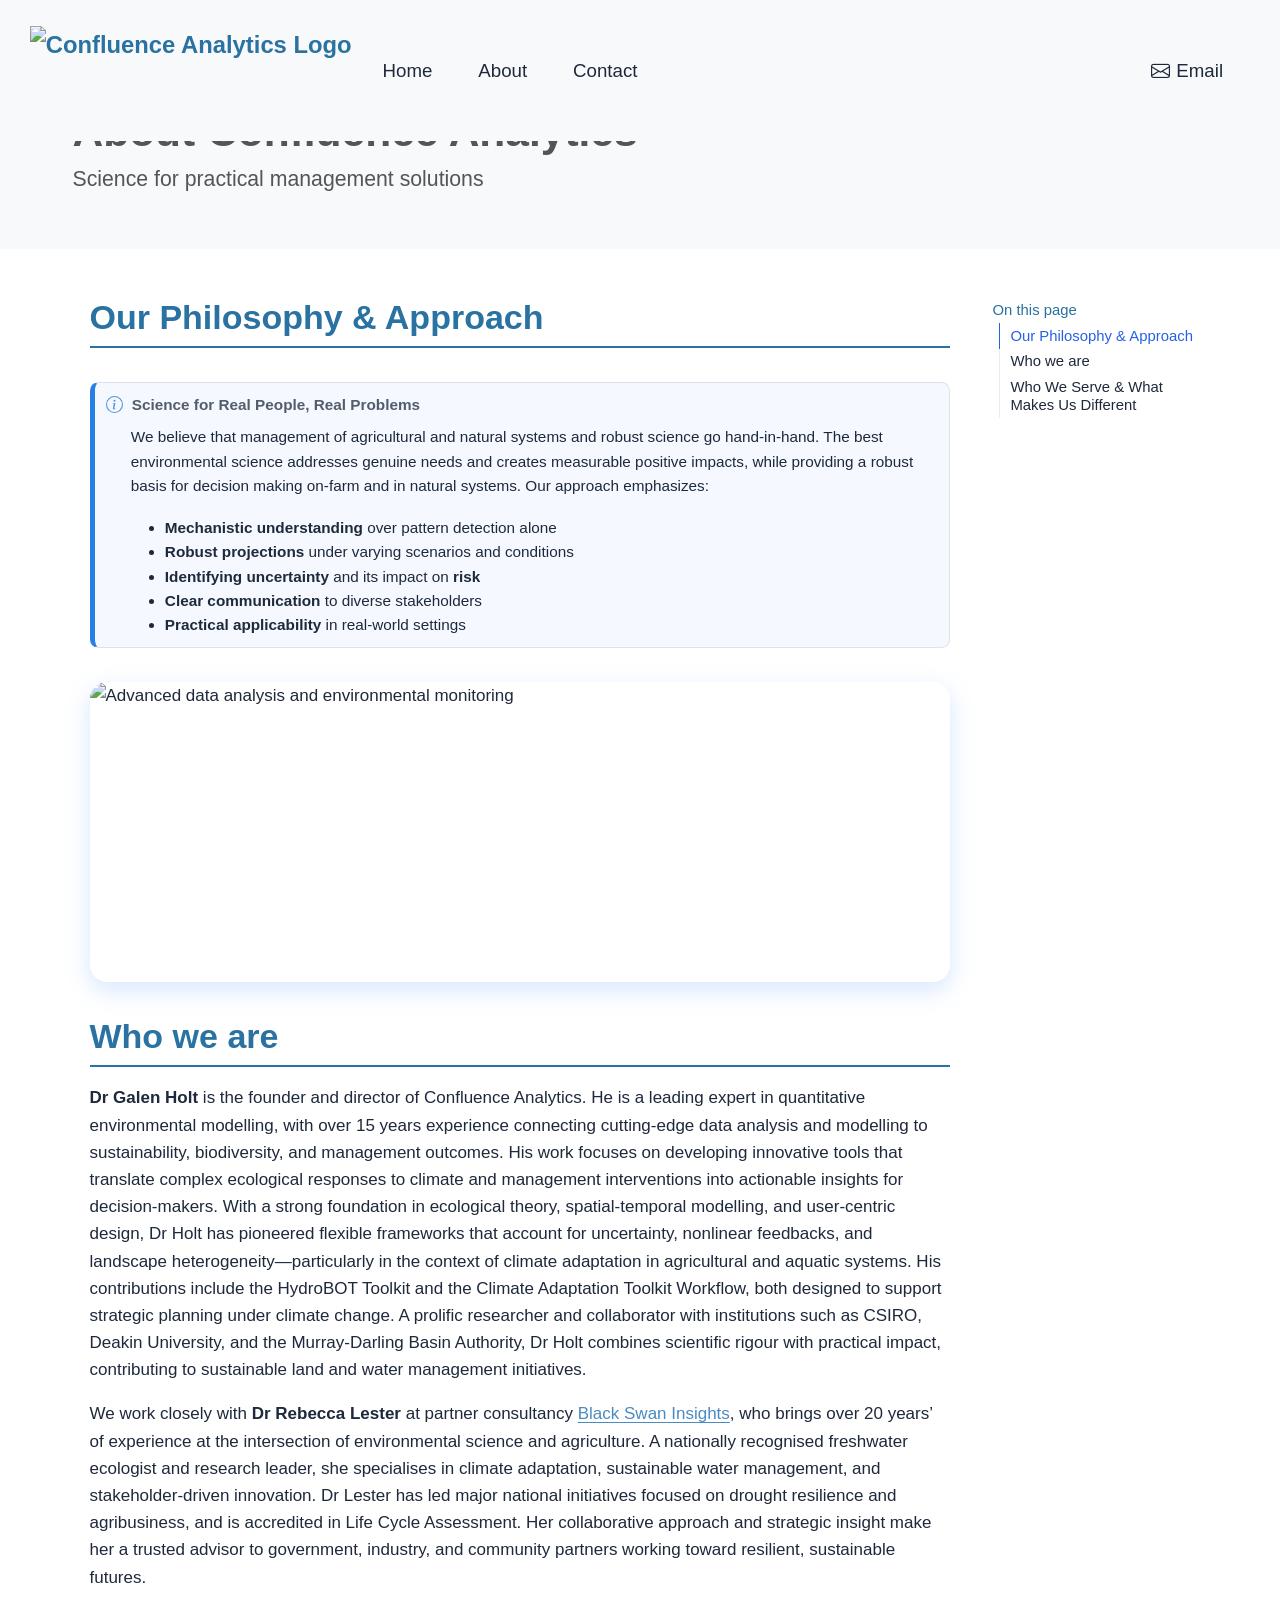
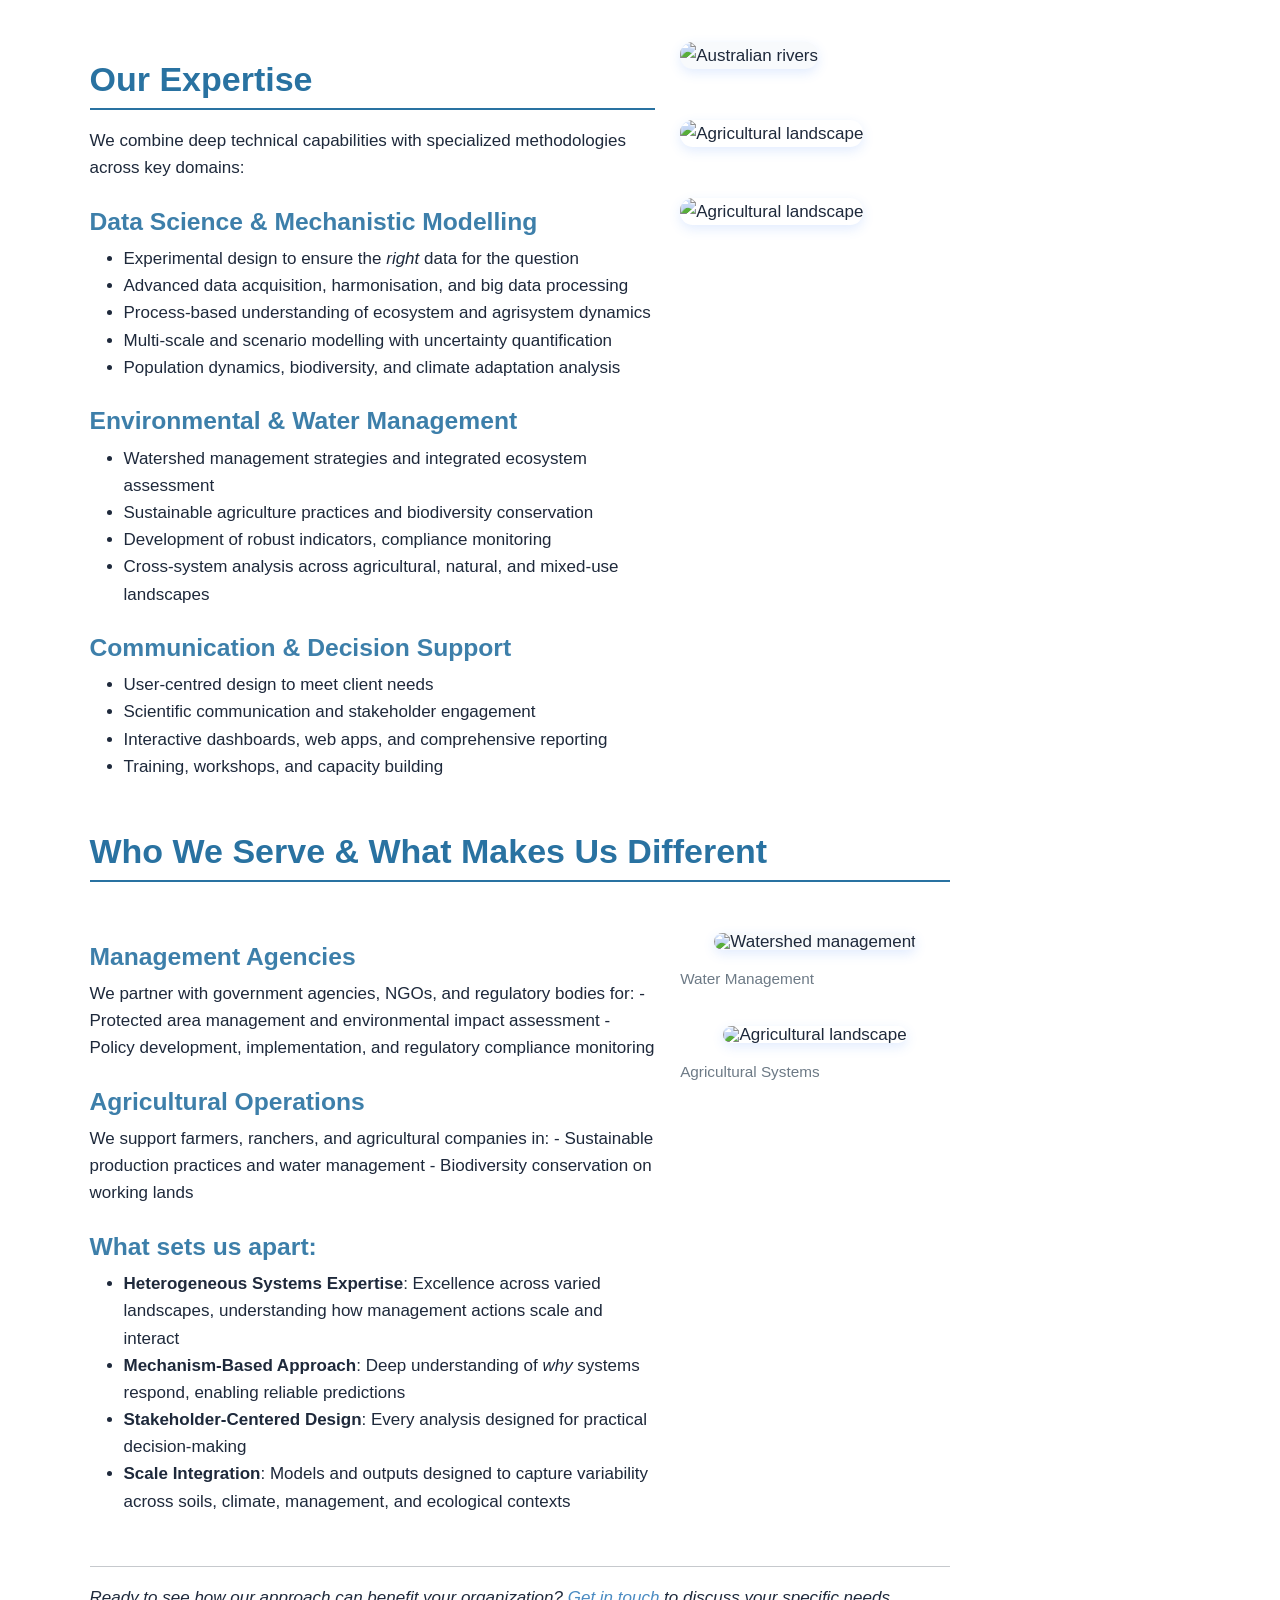
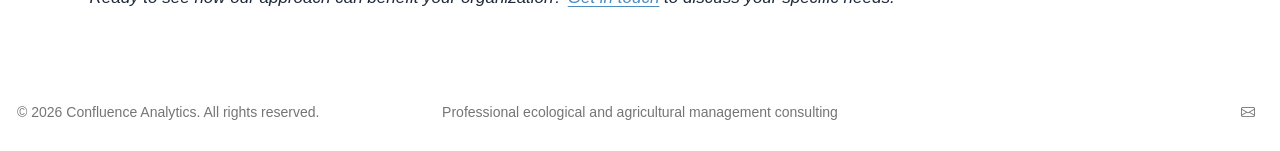
==== about.html @ f4fb7918 "Built site for gh-pages" ====
<!DOCTYPE html>
<html xmlns="http://www.w3.org/1999/xhtml" lang="en" xml:lang="en"><head>

<meta charset="utf-8">
<meta name="generator" content="quarto-1.8.27">

<meta name="viewport" content="width=device-width, initial-scale=1.0, user-scalable=yes">


<title>About Confluence Analytics – Confluence Analytics</title>
<style>
code{white-space: pre-wrap;}
span.smallcaps{font-variant: small-caps;}
div.columns{display: flex; gap: min(4vw, 1.5em);}
div.column{flex: auto; overflow-x: auto;}
div.hanging-indent{margin-left: 1.5em; text-indent: -1.5em;}
ul.task-list{list-style: none;}
ul.task-list li input[type="checkbox"] {
  width: 0.8em;
  margin: 0 0.8em 0.2em -1em; /* quarto-specific, see https://github.com/quarto-dev/quarto-cli/issues/4556 */ 
  vertical-align: middle;
}
</style>


<script src="site_libs/quarto-nav/quarto-nav.js"></script>
<script src="site_libs/quarto-nav/headroom.min.js"></script>
<script src="site_libs/clipboard/clipboard.min.js"></script>
<script src="site_libs/quarto-search/autocomplete.umd.js"></script>
<script src="site_libs/quarto-search/fuse.min.js"></script>
<script src="site_libs/quarto-search/quarto-search.js"></script>
<meta name="quarto:offset" content="./">
<link href="./logo-01.png" rel="icon" type="image/png">
<script src="site_libs/quarto-html/quarto.js" type="module"></script>
<script src="site_libs/quarto-html/tabsets/tabsets.js" type="module"></script>
<script src="site_libs/quarto-html/axe/axe-check.js" type="module"></script>
<script src="site_libs/quarto-html/popper.min.js"></script>
<script src="site_libs/quarto-html/tippy.umd.min.js"></script>
<script src="site_libs/quarto-html/anchor.min.js"></script>
<link href="site_libs/quarto-html/tippy.css" rel="stylesheet">
<link href="site_libs/quarto-html/quarto-syntax-highlighting-ed96de9b727972fe78a7b5d16c58bf87.css" rel="stylesheet" id="quarto-text-highlighting-styles">
<script src="site_libs/bootstrap/bootstrap.min.js"></script>
<link href="site_libs/bootstrap/bootstrap-icons.css" rel="stylesheet">
<link href="site_libs/bootstrap/bootstrap-2e3543371e4f7220b1cf65411cce5df8.min.css" rel="stylesheet" append-hash="true" id="quarto-bootstrap" data-mode="light">
<script id="quarto-search-options" type="application/json">{
  "location": "navbar",
  "copy-button": false,
  "collapse-after": 3,
  "panel-placement": "end",
  "type": "overlay",
  "limit": 50,
  "keyboard-shortcut": [
    "f",
    "/",
    "s"
  ],
  "show-item-context": false,
  "language": {
    "search-no-results-text": "No results",
    "search-matching-documents-text": "matching documents",
    "search-copy-link-title": "Copy link to search",
    "search-hide-matches-text": "Hide additional matches",
    "search-more-match-text": "more match in this document",
    "search-more-matches-text": "more matches in this document",
    "search-clear-button-title": "Clear",
    "search-text-placeholder": "",
    "search-detached-cancel-button-title": "Cancel",
    "search-submit-button-title": "Submit",
    "search-label": "Search"
  }
}</script>
<style>html{ scroll-behavior: smooth; }</style>


<link rel="stylesheet" href="styles.css">
</head>

<body class="nav-fixed quarto-light">

<div id="quarto-search-results"></div>
  <header id="quarto-header" class="headroom fixed-top quarto-banner">
    <nav class="navbar navbar-expand-lg " data-bs-theme="dark">
      <div class="navbar-container container-fluid">
      <div class="navbar-brand-container mx-auto">
    <a href="./index.html" class="navbar-brand navbar-brand-logo">
    <img src="./logo_words-01.png" alt="Confluence Analytics Logo" class="navbar-logo light-content">
    <img src="./logo_words-01.png" alt="Confluence Analytics Logo" class="navbar-logo dark-content">
    </a>
  </div>
            <div id="quarto-search" class="" title="Search"></div>
          <button class="navbar-toggler" type="button" data-bs-toggle="collapse" data-bs-target="#navbarCollapse" aria-controls="navbarCollapse" role="menu" aria-expanded="false" aria-label="Toggle navigation" onclick="if (window.quartoToggleHeadroom) { window.quartoToggleHeadroom(); }">
  <span class="navbar-toggler-icon"></span>
</button>
          <div class="collapse navbar-collapse" id="navbarCollapse">
            <ul class="navbar-nav navbar-nav-scroll me-auto">
  <li class="nav-item">
    <a class="nav-link" href="./index.html"> 
<span class="menu-text">Home</span></a>
  </li>  
  <li class="nav-item">
    <a class="nav-link active" href="./about.html" aria-current="page"> 
<span class="menu-text">About</span></a>
  </li>  
  <li class="nav-item">
    <a class="nav-link" href="./contact.html"> 
<span class="menu-text">Contact</span></a>
  </li>  
</ul>
            <ul class="navbar-nav navbar-nav-scroll ms-auto">
  <li class="nav-item">
    <a class="nav-link" href="mailto:info@confluenceanalytics.com.au"> <i class="bi bi-envelope" role="img">
</i> 
<span class="menu-text">Email</span></a>
  </li>  
</ul>
          </div> <!-- /navcollapse -->
            <div class="quarto-navbar-tools">
</div>
      </div> <!-- /container-fluid -->
    </nav>
</header>
<!-- content -->
<header id="title-block-header" class="quarto-title-block default page-columns page-full">
  <div class="quarto-title-banner page-columns page-full">
    <div class="quarto-title column-page-left">
      <h1 class="title">About Confluence Analytics</h1>
            <p class="subtitle lead">Science for practical management solutions</p>
                      </div>
  </div>
    
  
  <div class="quarto-title-meta column-page-left">

      
    
      
    </div>
    
  
  </header><div id="quarto-content" class="quarto-container page-columns page-rows-contents page-layout-full page-navbar">
<!-- sidebar -->
<!-- margin-sidebar -->
    <div id="quarto-margin-sidebar" class="sidebar margin-sidebar">
        <nav id="TOC" role="doc-toc" class="toc-active">
    <h2 id="toc-title">On this page</h2>
   
  <ul>
  <li><a href="#our-philosophy-approach" id="toc-our-philosophy-approach" class="nav-link active" data-scroll-target="#our-philosophy-approach">Our Philosophy &amp; Approach</a></li>
  <li><a href="#who-we-are" id="toc-who-we-are" class="nav-link" data-scroll-target="#who-we-are">Who we are</a></li>
  <li><a href="#who-we-serve-what-makes-us-different" id="toc-who-we-serve-what-makes-us-different" class="nav-link" data-scroll-target="#who-we-serve-what-makes-us-different">Who We Serve &amp; What Makes Us Different</a></li>
  </ul>
</nav>
    </div>
<!-- main -->
<main class="content quarto-banner-title-block column-page-left" id="quarto-document-content">





<section id="our-philosophy-approach" class="level2">
<h2 class="anchored" data-anchor-id="our-philosophy-approach">Our Philosophy &amp; Approach</h2>
<div class="callout callout-style-simple callout-note callout-titled">
<div class="callout-header d-flex align-content-center">
<div class="callout-icon-container">
<i class="callout-icon"></i>
</div>
<div class="callout-title-container flex-fill">
<span class="screen-reader-only">Note</span>Science for Real People, Real Problems
</div>
</div>
<div class="callout-body-container callout-body">
<p>We believe that management of agricultural and natural systems and robust science go hand-in-hand. The best environmental science addresses genuine needs and creates measurable positive impacts, while providing a robust basis for decision making on-farm and in natural systems. Our approach emphasizes:</p>
<ul>
<li><strong>Mechanistic understanding</strong> over pattern detection alone</li>
<li><strong>Robust projections</strong> under varying scenarios and conditions</li>
<li><strong>Identifying uncertainty</strong> and its impact on <strong>risk</strong></li>
<li><strong>Clear communication</strong> to diverse stakeholders</li>
<li><strong>Practical applicability</strong> in real-world settings</li>
</ul>
</div>
</div>
<p><img src="images/drone.jpg" class="hero-image img-fluid" alt="Advanced data analysis and environmental monitoring"></p>
</section>
<section id="who-we-are" class="level2">
<h2 class="anchored" data-anchor-id="who-we-are">Who we are</h2>
<p><strong>Dr Galen Holt</strong> is the founder and director of Confluence Analytics. He is a leading expert in quantitative environmental modelling, with over 15 years experience connecting cutting-edge data analysis and modelling to sustainability, biodiversity, and management outcomes. His work focuses on developing innovative tools that translate complex ecological responses to climate and management interventions into actionable insights for decision-makers. With a strong foundation in ecological theory, spatial-temporal modelling, and user-centric design, Dr Holt has pioneered flexible frameworks that account for uncertainty, nonlinear feedbacks, and landscape heterogeneity—particularly in the context of climate adaptation in agricultural and aquatic systems. His contributions include the HydroBOT Toolkit and the Climate Adaptation Toolkit Workflow, both designed to support strategic planning under climate change. A prolific researcher and collaborator with institutions such as CSIRO, Deakin University, and the Murray-Darling Basin Authority, Dr Holt combines scientific rigour with practical impact, contributing to sustainable land and water management initiatives.</p>
<p>We work closely with <strong>Dr Rebecca Lester</strong> at partner consultancy <a href="https://www.blackswaninsights.com.au/">Black Swan Insights</a>, who brings over 20 years’ of experience at the intersection of environmental science and agriculture. A nationally recognised freshwater ecologist and research leader, she specialises in climate adaptation, sustainable water management, and stakeholder-driven innovation. Dr Lester has led major national initiatives focused on drought resilience and agribusiness, and is accredited in Life Cycle Assessment. Her collaborative approach and strategic insight make her a trusted advisor to government, industry, and community partners working toward resilient, sustainable futures.</p>
</section>
<div class="grid">
<section id="our-expertise" class="level2 g-col-md-8">
<h2 class="anchored" data-anchor-id="our-expertise">Our Expertise</h2>
<p>We combine deep technical capabilities with specialized methodologies across key domains:</p>
<section id="data-science-mechanistic-modelling" class="level3">
<h3 class="anchored" data-anchor-id="data-science-mechanistic-modelling"><strong>Data Science &amp; Mechanistic Modelling</strong></h3>
<ul>
<li>Experimental design to ensure the <em>right</em> data for the question</li>
<li>Advanced data acquisition, harmonisation, and big data processing</li>
<li>Process-based understanding of ecosystem and agrisystem dynamics</li>
<li>Multi-scale and scenario modelling with uncertainty quantification</li>
<li>Population dynamics, biodiversity, and climate adaptation analysis</li>
</ul>
</section>
<section id="environmental-water-management" class="level3">
<h3 class="anchored" data-anchor-id="environmental-water-management"><strong>Environmental &amp; Water Management</strong></h3>
<ul>
<li>Watershed management strategies and integrated ecosystem assessment</li>
<li>Sustainable agriculture practices and biodiversity conservation</li>
<li>Development of robust indicators, compliance monitoring</li>
<li>Cross-system analysis across agricultural, natural, and mixed-use landscapes</li>
</ul>
</section>
<section id="communication-decision-support" class="level3">
<h3 class="anchored" data-anchor-id="communication-decision-support"><strong>Communication &amp; Decision Support</strong></h3>
<ul>
<li>User-centred design to meet client needs</li>
<li>Scientific communication and stakeholder engagement</li>
<li>Interactive dashboards, web apps, and comprehensive reporting</li>
<li>Training, workshops, and capacity building</li>
</ul>
</section>
</section>
<div class="g-col-md-4">
<p><img src="images/australia_rivers.png" class="section-image img-fluid" alt="Australian rivers"></p>
<p><img src="images/ag-coast.jpg" class="section-image img-fluid" alt="Agricultural landscape"></p>
<p><img src="images/steavenson.jpg" class="section-image img-fluid" alt="Agricultural landscape"></p>
</div>
</div>
<section id="who-we-serve-what-makes-us-different" class="level2">
<h2 class="anchored" data-anchor-id="who-we-serve-what-makes-us-different">Who We Serve &amp; What Makes Us Different</h2>
<div class="grid">
<div class="g-col-md-8">
<section id="management-agencies" class="level3">
<h3 class="anchored" data-anchor-id="management-agencies"><strong>Management Agencies</strong></h3>
<p>We partner with government agencies, NGOs, and regulatory bodies for: - Protected area management and environmental impact assessment - Policy development, implementation, and regulatory compliance monitoring</p>
</section>
<section id="agricultural-operations" class="level3">
<h3 class="anchored" data-anchor-id="agricultural-operations"><strong>Agricultural Operations</strong></h3>
<p>We support farmers, ranchers, and agricultural companies in: - Sustainable production practices and water management - Biodiversity conservation on working lands</p>
</section>
<section id="what-sets-us-apart" class="level3">
<h3 class="anchored" data-anchor-id="what-sets-us-apart"><strong>What sets us apart:</strong></h3>
<ul>
<li><strong>Heterogeneous Systems Expertise</strong>: Excellence across varied landscapes, understanding how management actions scale and interact</li>
<li><strong>Mechanism-Based Approach</strong>: Deep understanding of <em>why</em> systems respond, enabling reliable predictions</li>
<li><strong>Stakeholder-Centered Design</strong>: Every analysis designed for practical decision-making</li>
<li><strong>Scale Integration</strong>: Models and outputs designed to capture variability across soils, climate, management, and ecological contexts</li>
</ul>
</section>
</div>
<div class="g-col-md-4">
<div class="quarto-figure quarto-figure-center">
<figure class="figure">
<p><img src="images/mdb_mgmt.png" class="section-image img-fluid figure-img" alt="Watershed management"></p>
<figcaption>Water Management</figcaption>
</figure>
</div>
<div class="quarto-figure quarto-figure-center">
<figure class="figure">
<p><img src="images/ag-landscape.jpg" class="section-image img-fluid figure-img" alt="Agricultural landscape"></p>
<figcaption>Agricultural Systems</figcaption>
</figure>
</div>
</div>
</div>
<hr>
<p><em>Ready to see how our approach can benefit your organization? <a href="./contact.html">Get in touch</a> to discuss your specific needs.</em></p>


</section>

</main> <!-- /main -->
<script id="quarto-html-after-body" type="application/javascript">
  window.document.addEventListener("DOMContentLoaded", function (event) {
    const icon = "";
    const anchorJS = new window.AnchorJS();
    anchorJS.options = {
      placement: 'right',
      icon: icon
    };
    anchorJS.add('.anchored');
    const isCodeAnnotation = (el) => {
      for (const clz of el.classList) {
        if (clz.startsWith('code-annotation-')) {                     
          return true;
        }
      }
      return false;
    }
    const onCopySuccess = function(e) {
      // button target
      const button = e.trigger;
      // don't keep focus
      button.blur();
      // flash "checked"
      button.classList.add('code-copy-button-checked');
      var currentTitle = button.getAttribute("title");
      button.setAttribute("title", "Copied!");
      let tooltip;
      if (window.bootstrap) {
        button.setAttribute("data-bs-toggle", "tooltip");
        button.setAttribute("data-bs-placement", "left");
        button.setAttribute("data-bs-title", "Copied!");
        tooltip = new bootstrap.Tooltip(button, 
          { trigger: "manual", 
            customClass: "code-copy-button-tooltip",
            offset: [0, -8]});
        tooltip.show();    
      }
      setTimeout(function() {
        if (tooltip) {
          tooltip.hide();
          button.removeAttribute("data-bs-title");
          button.removeAttribute("data-bs-toggle");
          button.removeAttribute("data-bs-placement");
        }
        button.setAttribute("title", currentTitle);
        button.classList.remove('code-copy-button-checked');
      }, 1000);
      // clear code selection
      e.clearSelection();
    }
    const getTextToCopy = function(trigger) {
      const outerScaffold = trigger.parentElement.cloneNode(true);
      const codeEl = outerScaffold.querySelector('code');
      for (const childEl of codeEl.children) {
        if (isCodeAnnotation(childEl)) {
          childEl.remove();
        }
      }
      return codeEl.innerText;
    }
    const clipboard = new window.ClipboardJS('.code-copy-button:not([data-in-quarto-modal])', {
      text: getTextToCopy
    });
    clipboard.on('success', onCopySuccess);
    if (window.document.getElementById('quarto-embedded-source-code-modal')) {
      const clipboardModal = new window.ClipboardJS('.code-copy-button[data-in-quarto-modal]', {
        text: getTextToCopy,
        container: window.document.getElementById('quarto-embedded-source-code-modal')
      });
      clipboardModal.on('success', onCopySuccess);
    }
      var localhostRegex = new RegExp(/^(?:http|https):\/\/localhost\:?[0-9]*\//);
      var mailtoRegex = new RegExp(/^mailto:/);
        var filterRegex = new RegExp("https:\/\/confluenceanalytics\.com\.au");
      var isInternal = (href) => {
          return filterRegex.test(href) || localhostRegex.test(href) || mailtoRegex.test(href);
      }
      // Inspect non-navigation links and adorn them if external
     var links = window.document.querySelectorAll('a[href]:not(.nav-link):not(.navbar-brand):not(.toc-action):not(.sidebar-link):not(.sidebar-item-toggle):not(.pagination-link):not(.no-external):not([aria-hidden]):not(.dropdown-item):not(.quarto-navigation-tool):not(.about-link)');
      for (var i=0; i<links.length; i++) {
        const link = links[i];
        if (!isInternal(link.href)) {
          // undo the damage that might have been done by quarto-nav.js in the case of
          // links that we want to consider external
          if (link.dataset.originalHref !== undefined) {
            link.href = link.dataset.originalHref;
          }
            // target, if specified
            link.setAttribute("target", "_blank");
            if (link.getAttribute("rel") === null) {
              link.setAttribute("rel", "noopener");
            }
        }
      }
    function tippyHover(el, contentFn, onTriggerFn, onUntriggerFn) {
      const config = {
        allowHTML: true,
        maxWidth: 500,
        delay: 100,
        arrow: false,
        appendTo: function(el) {
            return el.parentElement;
        },
        interactive: true,
        interactiveBorder: 10,
        theme: 'quarto',
        placement: 'bottom-start',
      };
      if (contentFn) {
        config.content = contentFn;
      }
      if (onTriggerFn) {
        config.onTrigger = onTriggerFn;
      }
      if (onUntriggerFn) {
        config.onUntrigger = onUntriggerFn;
      }
      window.tippy(el, config); 
    }
    const noterefs = window.document.querySelectorAll('a[role="doc-noteref"]');
    for (var i=0; i<noterefs.length; i++) {
      const ref = noterefs[i];
      tippyHover(ref, function() {
        // use id or data attribute instead here
        let href = ref.getAttribute('data-footnote-href') || ref.getAttribute('href');
        try { href = new URL(href).hash; } catch {}
        const id = href.replace(/^#\/?/, "");
        const note = window.document.getElementById(id);
        if (note) {
          return note.innerHTML;
        } else {
          return "";
        }
      });
    }
    const xrefs = window.document.querySelectorAll('a.quarto-xref');
    const processXRef = (id, note) => {
      // Strip column container classes
      const stripColumnClz = (el) => {
        el.classList.remove("page-full", "page-columns");
        if (el.children) {
          for (const child of el.children) {
            stripColumnClz(child);
          }
        }
      }
      stripColumnClz(note)
      if (id === null || id.startsWith('sec-')) {
        // Special case sections, only their first couple elements
        const container = document.createElement("div");
        if (note.children && note.children.length > 2) {
          container.appendChild(note.children[0].cloneNode(true));
          for (let i = 1; i < note.children.length; i++) {
            const child = note.children[i];
            if (child.tagName === "P" && child.innerText === "") {
              continue;
            } else {
              container.appendChild(child.cloneNode(true));
              break;
            }
          }
          if (window.Quarto?.typesetMath) {
            window.Quarto.typesetMath(container);
          }
          return container.innerHTML
        } else {
          if (window.Quarto?.typesetMath) {
            window.Quarto.typesetMath(note);
          }
          return note.innerHTML;
        }
      } else {
        // Remove any anchor links if they are present
        const anchorLink = note.querySelector('a.anchorjs-link');
        if (anchorLink) {
          anchorLink.remove();
        }
        if (window.Quarto?.typesetMath) {
          window.Quarto.typesetMath(note);
        }
        if (note.classList.contains("callout")) {
          return note.outerHTML;
        } else {
          return note.innerHTML;
        }
      }
    }
    for (var i=0; i<xrefs.length; i++) {
      const xref = xrefs[i];
      tippyHover(xref, undefined, function(instance) {
        instance.disable();
        let url = xref.getAttribute('href');
        let hash = undefined; 
        if (url.startsWith('#')) {
          hash = url;
        } else {
          try { hash = new URL(url).hash; } catch {}
        }
        if (hash) {
          const id = hash.replace(/^#\/?/, "");
          const note = window.document.getElementById(id);
          if (note !== null) {
            try {
              const html = processXRef(id, note.cloneNode(true));
              instance.setContent(html);
            } finally {
              instance.enable();
              instance.show();
            }
          } else {
            // See if we can fetch this
            fetch(url.split('#')[0])
            .then(res => res.text())
            .then(html => {
              const parser = new DOMParser();
              const htmlDoc = parser.parseFromString(html, "text/html");
              const note = htmlDoc.getElementById(id);
              if (note !== null) {
                const html = processXRef(id, note);
                instance.setContent(html);
              } 
            }).finally(() => {
              instance.enable();
              instance.show();
            });
          }
        } else {
          // See if we can fetch a full url (with no hash to target)
          // This is a special case and we should probably do some content thinning / targeting
          fetch(url)
          .then(res => res.text())
          .then(html => {
            const parser = new DOMParser();
            const htmlDoc = parser.parseFromString(html, "text/html");
            const note = htmlDoc.querySelector('main.content');
            if (note !== null) {
              // This should only happen for chapter cross references
              // (since there is no id in the URL)
              // remove the first header
              if (note.children.length > 0 && note.children[0].tagName === "HEADER") {
                note.children[0].remove();
              }
              const html = processXRef(null, note);
              instance.setContent(html);
            } 
          }).finally(() => {
            instance.enable();
            instance.show();
          });
        }
      }, function(instance) {
      });
    }
        let selectedAnnoteEl;
        const selectorForAnnotation = ( cell, annotation) => {
          let cellAttr = 'data-code-cell="' + cell + '"';
          let lineAttr = 'data-code-annotation="' +  annotation + '"';
          const selector = 'span[' + cellAttr + '][' + lineAttr + ']';
          return selector;
        }
        const selectCodeLines = (annoteEl) => {
          const doc = window.document;
          const targetCell = annoteEl.getAttribute("data-target-cell");
          const targetAnnotation = annoteEl.getAttribute("data-target-annotation");
          const annoteSpan = window.document.querySelector(selectorForAnnotation(targetCell, targetAnnotation));
          const lines = annoteSpan.getAttribute("data-code-lines").split(",");
          const lineIds = lines.map((line) => {
            return targetCell + "-" + line;
          })
          let top = null;
          let height = null;
          let parent = null;
          if (lineIds.length > 0) {
              //compute the position of the single el (top and bottom and make a div)
              const el = window.document.getElementById(lineIds[0]);
              top = el.offsetTop;
              height = el.offsetHeight;
              parent = el.parentElement.parentElement;
            if (lineIds.length > 1) {
              const lastEl = window.document.getElementById(lineIds[lineIds.length - 1]);
              const bottom = lastEl.offsetTop + lastEl.offsetHeight;
              height = bottom - top;
            }
            if (top !== null && height !== null && parent !== null) {
              // cook up a div (if necessary) and position it 
              let div = window.document.getElementById("code-annotation-line-highlight");
              if (div === null) {
                div = window.document.createElement("div");
                div.setAttribute("id", "code-annotation-line-highlight");
                div.style.position = 'absolute';
                parent.appendChild(div);
              }
              div.style.top = top - 2 + "px";
              div.style.height = height + 4 + "px";
              div.style.left = 0;
              let gutterDiv = window.document.getElementById("code-annotation-line-highlight-gutter");
              if (gutterDiv === null) {
                gutterDiv = window.document.createElement("div");
                gutterDiv.setAttribute("id", "code-annotation-line-highlight-gutter");
                gutterDiv.style.position = 'absolute';
                const codeCell = window.document.getElementById(targetCell);
                const gutter = codeCell.querySelector('.code-annotation-gutter');
                gutter.appendChild(gutterDiv);
              }
              gutterDiv.style.top = top - 2 + "px";
              gutterDiv.style.height = height + 4 + "px";
            }
            selectedAnnoteEl = annoteEl;
          }
        };
        const unselectCodeLines = () => {
          const elementsIds = ["code-annotation-line-highlight", "code-annotation-line-highlight-gutter"];
          elementsIds.forEach((elId) => {
            const div = window.document.getElementById(elId);
            if (div) {
              div.remove();
            }
          });
          selectedAnnoteEl = undefined;
        };
          // Handle positioning of the toggle
      window.addEventListener(
        "resize",
        throttle(() => {
          elRect = undefined;
          if (selectedAnnoteEl) {
            selectCodeLines(selectedAnnoteEl);
          }
        }, 10)
      );
      function throttle(fn, ms) {
      let throttle = false;
      let timer;
        return (...args) => {
          if(!throttle) { // first call gets through
              fn.apply(this, args);
              throttle = true;
          } else { // all the others get throttled
              if(timer) clearTimeout(timer); // cancel #2
              timer = setTimeout(() => {
                fn.apply(this, args);
                timer = throttle = false;
              }, ms);
          }
        };
      }
        // Attach click handler to the DT
        const annoteDls = window.document.querySelectorAll('dt[data-target-cell]');
        for (const annoteDlNode of annoteDls) {
          annoteDlNode.addEventListener('click', (event) => {
            const clickedEl = event.target;
            if (clickedEl !== selectedAnnoteEl) {
              unselectCodeLines();
              const activeEl = window.document.querySelector('dt[data-target-cell].code-annotation-active');
              if (activeEl) {
                activeEl.classList.remove('code-annotation-active');
              }
              selectCodeLines(clickedEl);
              clickedEl.classList.add('code-annotation-active');
            } else {
              // Unselect the line
              unselectCodeLines();
              clickedEl.classList.remove('code-annotation-active');
            }
          });
        }
    const findCites = (el) => {
      const parentEl = el.parentElement;
      if (parentEl) {
        const cites = parentEl.dataset.cites;
        if (cites) {
          return {
            el,
            cites: cites.split(' ')
          };
        } else {
          return findCites(el.parentElement)
        }
      } else {
        return undefined;
      }
    };
    var bibliorefs = window.document.querySelectorAll('a[role="doc-biblioref"]');
    for (var i=0; i<bibliorefs.length; i++) {
      const ref = bibliorefs[i];
      const citeInfo = findCites(ref);
      if (citeInfo) {
        tippyHover(citeInfo.el, function() {
          var popup = window.document.createElement('div');
          citeInfo.cites.forEach(function(cite) {
            var citeDiv = window.document.createElement('div');
            citeDiv.classList.add('hanging-indent');
            citeDiv.classList.add('csl-entry');
            var biblioDiv = window.document.getElementById('ref-' + cite);
            if (biblioDiv) {
              citeDiv.innerHTML = biblioDiv.innerHTML;
            }
            popup.appendChild(citeDiv);
          });
          return popup.innerHTML;
        });
      }
    }
  });
  </script>
</div> <!-- /content -->
<footer class="footer">
  <div class="nav-footer">
    <div class="nav-footer-left">
<p>© 2026 Confluence Analytics. All rights reserved.</p>
</div>   
    <div class="nav-footer-center">
<p>Professional ecological and agricultural management consulting</p>
</div>
    <div class="nav-footer-right">
      <ul class="footer-items list-unstyled">
    <li class="nav-item compact">
    <a class="nav-link" href="mailto:info@confluenceanalytics.com.au">
      <i class="bi bi-envelope" role="img">
</i> 
    </a>
  </li>  
</ul>
    </div>
  </div>
</footer>




<script src="site_libs/quarto-html/zenscroll-min.js"></script>
</body></html>
---- site_libs/quarto-html/tippy.css ----
.tippy-box[data-animation=fade][data-state=hidden]{opacity:0}[data-tippy-root]{max-width:calc(100vw - 10px)}.tippy-box{position:relative;background-color:#333;color:#fff;border-radius:4px;font-size:14px;line-height:1.4;white-space:normal;outline:0;transition-property:transform,visibility,opacity}.tippy-box[data-placement^=top]>.tippy-arrow{bottom:0}.tippy-box[data-placement^=top]>.tippy-arrow:before{bottom:-7px;left:0;border-width:8px 8px 0;border-top-color:initial;transform-origin:center top}.tippy-box[data-placement^=bottom]>.tippy-arrow{top:0}.tippy-box[data-placement^=bottom]>.tippy-arrow:before{top:-7px;left:0;border-width:0 8px 8px;border-bottom-color:initial;transform-origin:center bottom}.tippy-box[data-placement^=left]>.tippy-arrow{right:0}.tippy-box[data-placement^=left]>.tippy-arrow:before{border-width:8px 0 8px 8px;border-left-color:initial;right:-7px;transform-origin:center left}.tippy-box[data-placement^=right]>.tippy-arrow{left:0}.tippy-box[data-placement^=right]>.tippy-arrow:before{left:-7px;border-width:8px 8px 8px 0;border-right-color:initial;transform-origin:center right}.tippy-box[data-inertia][data-state=visible]{transition-timing-function:cubic-bezier(.54,1.5,.38,1.11)}.tippy-arrow{width:16px;height:16px;color:#333}.tippy-arrow:before{content:"";position:absolute;border-color:transparent;border-style:solid}.tippy-content{position:relative;padding:5px 9px;z-index:1}
---- site_libs/quarto-html/quarto-syntax-highlighting-ed96de9b727972fe78a7b5d16c58bf87.css ----
/* quarto syntax highlight colors */
:root {
  --quarto-hl-ot-color: #003B4F;
  --quarto-hl-at-color: #657422;
  --quarto-hl-ss-color: #20794D;
  --quarto-hl-an-color: #5E5E5E;
  --quarto-hl-fu-color: #4758AB;
  --quarto-hl-st-color: #20794D;
  --quarto-hl-cf-color: #003B4F;
  --quarto-hl-op-color: #5E5E5E;
  --quarto-hl-er-color: #AD0000;
  --quarto-hl-bn-color: #AD0000;
  --quarto-hl-al-color: #AD0000;
  --quarto-hl-va-color: #111111;
  --quarto-hl-bu-color: inherit;
  --quarto-hl-ex-color: inherit;
  --quarto-hl-pp-color: #AD0000;
  --quarto-hl-in-color: #5E5E5E;
  --quarto-hl-vs-color: #20794D;
  --quarto-hl-wa-color: #5E5E5E;
  --quarto-hl-do-color: #5E5E5E;
  --quarto-hl-im-color: #00769E;
  --quarto-hl-ch-color: #20794D;
  --quarto-hl-dt-color: #AD0000;
  --quarto-hl-fl-color: #AD0000;
  --quarto-hl-co-color: #5E5E5E;
  --quarto-hl-cv-color: #5E5E5E;
  --quarto-hl-cn-color: #8f5902;
  --quarto-hl-sc-color: #5E5E5E;
  --quarto-hl-dv-color: #AD0000;
  --quarto-hl-kw-color: #003B4F;
}

/* other quarto variables */
:root {
  --quarto-font-monospace: SFMono-Regular, Menlo, Monaco, Consolas, "Liberation Mono", "Courier New", monospace;
}

/* syntax highlight based on Pandoc's rules */
pre > code.sourceCode > span {
  color: #003B4F;
}

code.sourceCode > span {
  color: #003B4F;
}

div.sourceCode,
div.sourceCode pre.sourceCode {
  color: #003B4F;
}

/* Normal */
code span {
  color: #003B4F;
}

/* Alert */
code span.al {
  color: #AD0000;
  font-style: inherit;
}

/* Annotation */
code span.an {
  color: #5E5E5E;
  font-style: inherit;
}

/* Attribute */
code span.at {
  color: #657422;
  font-style: inherit;
}

/* BaseN */
code span.bn {
  color: #AD0000;
  font-style: inherit;
}

/* BuiltIn */
code span.bu {
  font-style: inherit;
}

/* ControlFlow */
code span.cf {
  color: #003B4F;
  font-weight: bold;
  font-style: inherit;
}

/* Char */
code span.ch {
  color: #20794D;
  font-style: inherit;
}

/* Constant */
code span.cn {
  color: #8f5902;
  font-style: inherit;
}

/* Comment */
code span.co {
  color: #5E5E5E;
  font-style: inherit;
}

/* CommentVar */
code span.cv {
  color: #5E5E5E;
  font-style: italic;
}

/* Documentation */
code span.do {
  color: #5E5E5E;
  font-style: italic;
}

/* DataType */
code span.dt {
  color: #AD0000;
  font-style: inherit;
}

/* DecVal */
code span.dv {
  color: #AD0000;
  font-style: inherit;
}

/* Error */
code span.er {
  color: #AD0000;
  font-style: inherit;
}

/* Extension */
code span.ex {
  font-style: inherit;
}

/* Float */
code span.fl {
  color: #AD0000;
  font-style: inherit;
}

/* Function */
code span.fu {
  color: #4758AB;
  font-style: inherit;
}

/* Import */
code span.im {
  color: #00769E;
  font-style: inherit;
}

/* Information */
code span.in {
  color: #5E5E5E;
  font-style: inherit;
}

/* Keyword */
code span.kw {
  color: #003B4F;
  font-weight: bold;
  font-style: inherit;
}

/* Operator */
code span.op {
  color: #5E5E5E;
  font-style: inherit;
}

/* Other */
code span.ot {
  color: #003B4F;
  font-style: inherit;
}

/* Preprocessor */
code span.pp {
  color: #AD0000;
  font-style: inherit;
}

/* SpecialChar */
code span.sc {
  color: #5E5E5E;
  font-style: inherit;
}

/* SpecialString */
code span.ss {
  color: #20794D;
  font-style: inherit;
}

/* String */
code span.st {
  color: #20794D;
  font-style: inherit;
}

/* Variable */
code span.va {
  color: #111111;
  font-style: inherit;
}

/* VerbatimString */
code span.vs {
  color: #20794D;
  font-style: inherit;
}

/* Warning */
code span.wa {
  color: #5E5E5E;
  font-style: italic;
}

.prevent-inlining {
  content: "</";
}

/*# sourceMappingURL=0920dd6d7437995b8cdf7429764427b1.css.map */
---- styles.css ----
/*-- scss:rules --*/

/* Confluence Analytics - Professional Styling */

/* Brand Colors - Professional Blue Theme */
:root {
  --primary-blue: #2972a1;
  --accent-blue: #4a8bc2;
  --light-blue: #7ba7d0;
  --soft-gray: #f8fafc;
  --text-dark: #1e293b;
  --text-light: #475569;
  --logo-contrast: #ffffff;
}

/* Typography */
body {
  font-family: 'Segoe UI', Tahoma, Geneva, Verdana, sans-serif;
  line-height: 1.6;
  color: var(--text-dark);
}

h1, h2, h3, h4, h5, h6 {
  color: var(--primary-blue);
  font-weight: 600;
}

h1 {
  font-size: 2.5rem;
  margin-bottom: 1rem;
}

h2 {
  font-size: 2rem;
  margin-top: 2rem;
  margin-bottom: 1rem;
  border-bottom: 2px solid var(--primary-blue);
  padding-bottom: 0.5rem;
}

/* Hero Section */
.hero-section {
  background: var(--soft-gray);
  padding: 0;
  margin: 0rem 0rem 3rem 0rem;
  border-radius: 1rem;
  overflow: hidden;
  box-shadow: 0 4px 20px rgba(59, 130, 246, 0.1);
}

.hero-content {
  display: grid;
  grid-template-columns: 1fr 1fr;
  min-height: 400px;
}

.hero-text-card {
  background: white;
  padding: 3rem 2.5rem;
  display: flex;
  flex-direction: column;
  justify-content: center;
  border-radius: 1rem 0 0 1rem;
}

.hero-image-side {
  position: relative;
  overflow: hidden;
  border-radius: 0 1rem 1rem 0;
  display: flex;
  flex-direction: column;
  align-items: stretch;
  justify-content: center;
  background: var(--soft-gray);
  padding: 1.5rem 1rem;
}

.hero-image-side h2 {
  color: var(--primary-blue);
  font-size: 2rem;
  font-weight: 700;
  margin: 0 0 1.5rem 0;
  text-align: center;
  border-bottom: none;
}

.hero-bg {
  width: 100%;
  height: auto;
  max-height: 350px;
  object-fit: cover;
  object-position: center;
  border-radius: 0.5rem;
  box-shadow: 0 4px 12px rgba(59, 130, 246, 0.15);
}

.hero-logo {
  width: 380px;
  height: auto;
  margin: 0 auto 2rem auto;
  display: block;
}

.hero-text-card h2 {
  color: var(--primary-blue);
  border-bottom: none;
  margin-bottom: 1rem;
  font-size: 2.2rem;
  font-weight: 700;
  text-align: center;
}

.hero-text-card p {
  color: var(--text-dark);
  font-size: 1.2rem;
  margin-bottom: 0;
  line-height: 1.6;
  text-align: center;
  max-width: 100%;
}

@media (max-width: 768px) {
  .hero-content {
    grid-template-columns: 1fr;
    min-height: auto;
  }
  
  .hero-text-card {
    border-radius: 1rem 1rem 0 0;
    padding: 2rem 1.5rem;
  }
  
  .hero-image-side {
    border-radius: 0 0 1rem 1rem;
    min-height: 200px;
  }
  
  .hero-logo {
    width: 280px;
    margin-bottom: 1rem;
  }
  
  .hero-text-card h2 {
    font-size: 1.8rem;
  }
  
  .hero-text-card p {
    font-size: 1.1rem;
  }
  
  .hero-image-side h2 {
    font-size: 1.6rem;
    margin-bottom: 1rem;
  }
  
  .hero-bg {
    max-height: 200px;
  }
}

/* Feature Boxes */
.feature-box {
  background: var(--soft-gray);
  padding: 1.5rem;
  border-radius: 0.5rem;
  margin-bottom: 1rem;
  border-left: 4px solid var(--primary-blue);
  transition: transform 0.2s ease, box-shadow 0.2s ease;
  position: relative;
}

.feature-box:hover {
  transform: translateY(-2px);
  box-shadow: 0 4px 12px rgba(30, 58, 138, 0.1);
}

.feature-box h3 {
  margin-top: 0;
  color: var(--primary-blue);
  font-size: 1.3rem;
}

/* Professional Image Styling */
.section-image {
  width: 100%;
  max-width: 400px;
  height: 200px;
  border-radius: 0.75rem;
  margin: 1rem 0;
  box-shadow: 0 4px 12px rgba(59, 130, 246, 0.15);
  transition: transform 0.3s ease, box-shadow 0.3s ease;
  object-fit: cover;
  object-position: center;
}

.section-image:hover {
  transform: translateY(-2px);
  box-shadow: 0 6px 20px rgba(59, 130, 246, 0.25);
}

/* Hero-sized image for key sections */
.hero-image {
  width: 100%;
  max-width: 100%;
  height: 300px;
  border-radius: 1rem;
  margin: 2rem 0;
  display: block;
  box-shadow: 0 8px 24px rgba(59, 130, 246, 0.2);
  transition: transform 0.3s ease, box-shadow 0.3s ease;
  object-fit: cover;
  object-position: center;
}

.hero-image:hover {
  transform: translateY(-3px);
  box-shadow: 0 12px 32px rgba(59, 130, 246, 0.3);
}

/* Ensure images scale nicely in grids */
.grid .section-image {
  height: 280px;
  width: 100%;
  object-fit: cover;
  object-position: center;
}

/* Special handling for landscape/wide images */
.section-image[src*="mdb_mgmt"] {
  height: 180px;
  object-fit: contain;
  background: var(--soft-gray);
}

.section-image[src*="australia_rivers"] {
  height: 220px;
  object-fit: cover;
  background: var(--soft-gray);
}

.section-image[src*="all_anaes"] {
  height: 180px;
  object-fit: contain;
  background: var(--soft-gray);
}

@media (max-width: 768px) {
  .section-image {
    height: 150px;
    margin: 0.5rem 0;
  }
  
  .hero-image {
    height: 200px;
    margin: 1.5rem auto;
    max-width: 100%;
  }
}

.icon-header {
  display: flex;
  align-items: center;
  margin-bottom: 1rem;
}

.icon-header img {
  width: 32px;
  height: 32px;
  margin-right: 0.75rem;
}

.service-card {
  background: white;
  border: 1px solid #e0e0e0;
  border-radius: 0.75rem;
  padding: 2rem;
  margin-bottom: 1.5rem;
  transition: box-shadow 0.2s ease;
}

.service-card:hover {
  box-shadow: 0 4px 16px rgba(30, 58, 138, 0.08);
}

/* Navigation */
.navbar {
  padding: 1.2rem 0 1.2rem 0;
  min-height: 100px;
}

.navbar-brand {
  font-weight: 700;
  color: var(--primary-blue) !important;
  font-size: 1.4rem;
}

/* Force navbar logo to be larger - override all defaults */
.navbar-brand img,
.navbar .navbar-brand img,
nav .navbar-brand img,
.quarto-navbar .navbar-brand img {
  height: 90px !important;
  width: auto !important;
  max-width: 350px !important;
  min-height: 90px !important;
}

.navbar-nav .nav-link {
  color: var(--text-dark) !important;
  font-weight: 500;
  margin: 0 0.75rem;
  transition: color 0.2s ease;
  padding: 1rem 1.25rem;
  font-size: 1.1rem;
}

.navbar-nav .nav-link:hover {
  color: var(--primary-blue) !important;
}

@media (max-width: 768px) {
  .navbar-brand img,
  .navbar .navbar-brand img,
  nav .navbar-brand img,
  .quarto-navbar .navbar-brand img {
    height: 75px !important;
    min-height: 75px !important;
  }
}

/* Buttons */
.btn-primary {
  background-color: var(--primary-blue);
  border-color: var(--primary-blue);
  font-weight: 600;
  padding: 0.75rem 1.5rem;
  border-radius: 0.5rem;
  transition: all 0.2s ease;
}

.btn-primary:hover {
  background-color: var(--accent-blue);
  border-color: var(--accent-blue);
  transform: translateY(-1px);
}

/* Callouts */
.callout {
  border-radius: 0.5rem;
  margin: 2rem 0;
}

.callout-note {
  border-left-color: var(--accent-blue);
  background-color: rgba(59, 130, 246, 0.05);
}

.callout-important {
  border-left-color: var(--primary-blue);
  background-color: rgba(30, 58, 138, 0.05);
}

.callout-tip {
  border-left-color: var(--light-blue);
}

/* Grid Improvements */
.grid {
  gap: 1.5rem;
  margin: 2rem 0;
}

/* Links */
a {
  color: var(--accent-blue);
  text-decoration: underline;
  transition: color 0.2s ease;
}

a:hover {
  color: var(--primary-green);
}

/* Title Blocks */
.title-block-banner {
  color: white !important;
}

.title-block-banner .title {
  font-size: 3rem;
  font-weight: 700;
  margin-bottom: 0.5rem;
}

.title-block-banner .subtitle {
  font-size: 1.3rem;
  opacity: 0.9;
}

/* Footer */
.page-footer {
  background-color: var(--primary-blue);
  color: white;
  margin-top: 4rem;
  padding: 2rem 0;
}

.page-footer a {
  color: white;
  text-decoration: none;
}

.page-footer a:hover {
  text-decoration: underline;
}

/* Content Spacing */
.content {
  max-width: 1200px;
  margin: 0 auto;
  padding: 0 1rem;
}

/* Responsive Design */
@media (max-width: 768px) {
  .hero-section {
    padding: 2rem 1rem;
    margin: -1rem -1rem 2rem -1rem;
  }
  
  .hero-section h2 {
    font-size: 1.8rem;
  }
  
  h1 {
    font-size: 2rem;
  }
  
  h2 {
    font-size: 1.6rem;
  }
  
  .feature-box {
    margin-bottom: 1rem;
  }
}

/* Table Styling */
table {
  border-collapse: collapse;
  width: 100%;
  margin: 1rem 0;
}

th, td {
  border: 1px solid #ddd;
  padding: 0.75rem;
  text-align: left;
}

th {
  background-color: var(--soft-gray);
  font-weight: 600;
  color: var(--primary-blue);
}

/* Code Blocks */
pre {
  background-color: var(--soft-gray);
  border: 1px solid #ddd;
  border-radius: 0.5rem;
  padding: 1rem;
  overflow-x: auto;
}

code {
  color: var(--accent-blue);
  font-family: 'Consolas', 'Monaco', 'Courier New', monospace;
}

/* Print Styles */
@media print {
  .navbar, .page-footer {
    display: none;
  }
  
  .hero-section {
    background: var(--primary-blue) !important;
    -webkit-print-color-adjust: exact;
  }
}
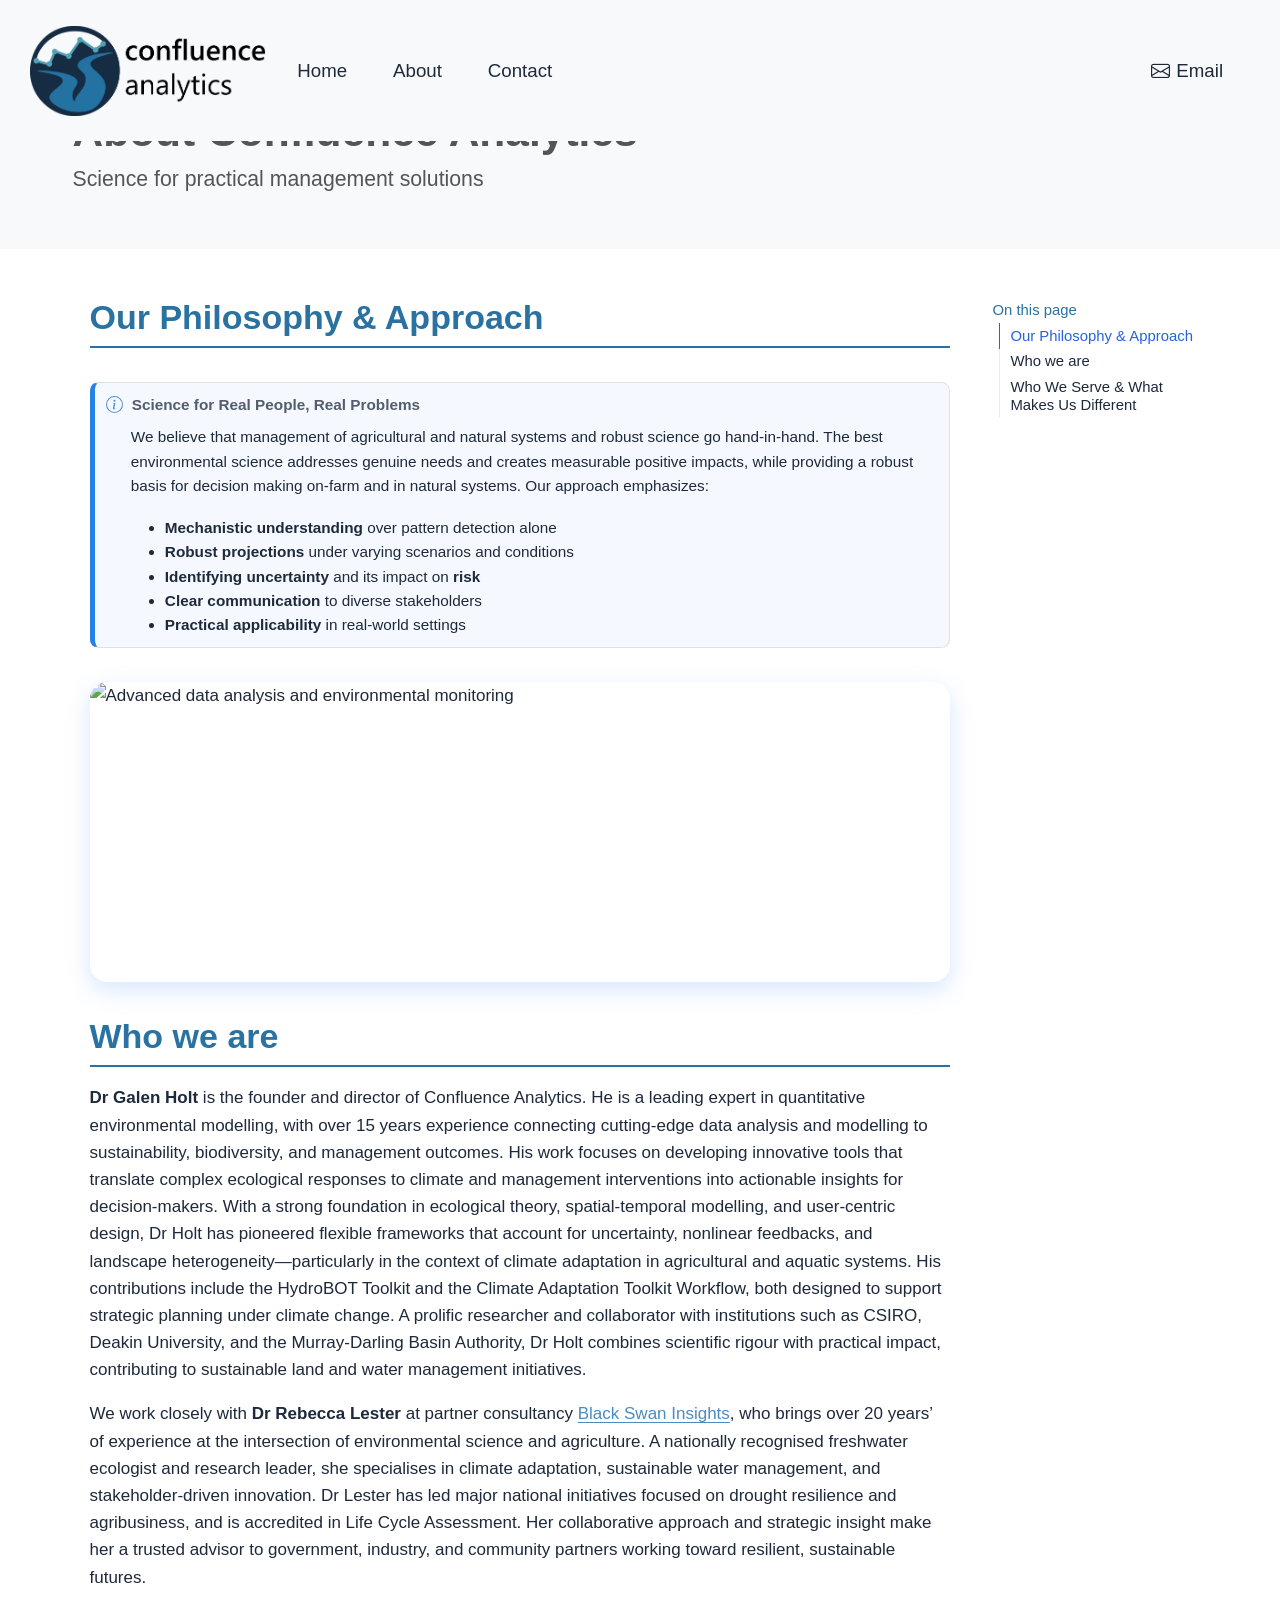
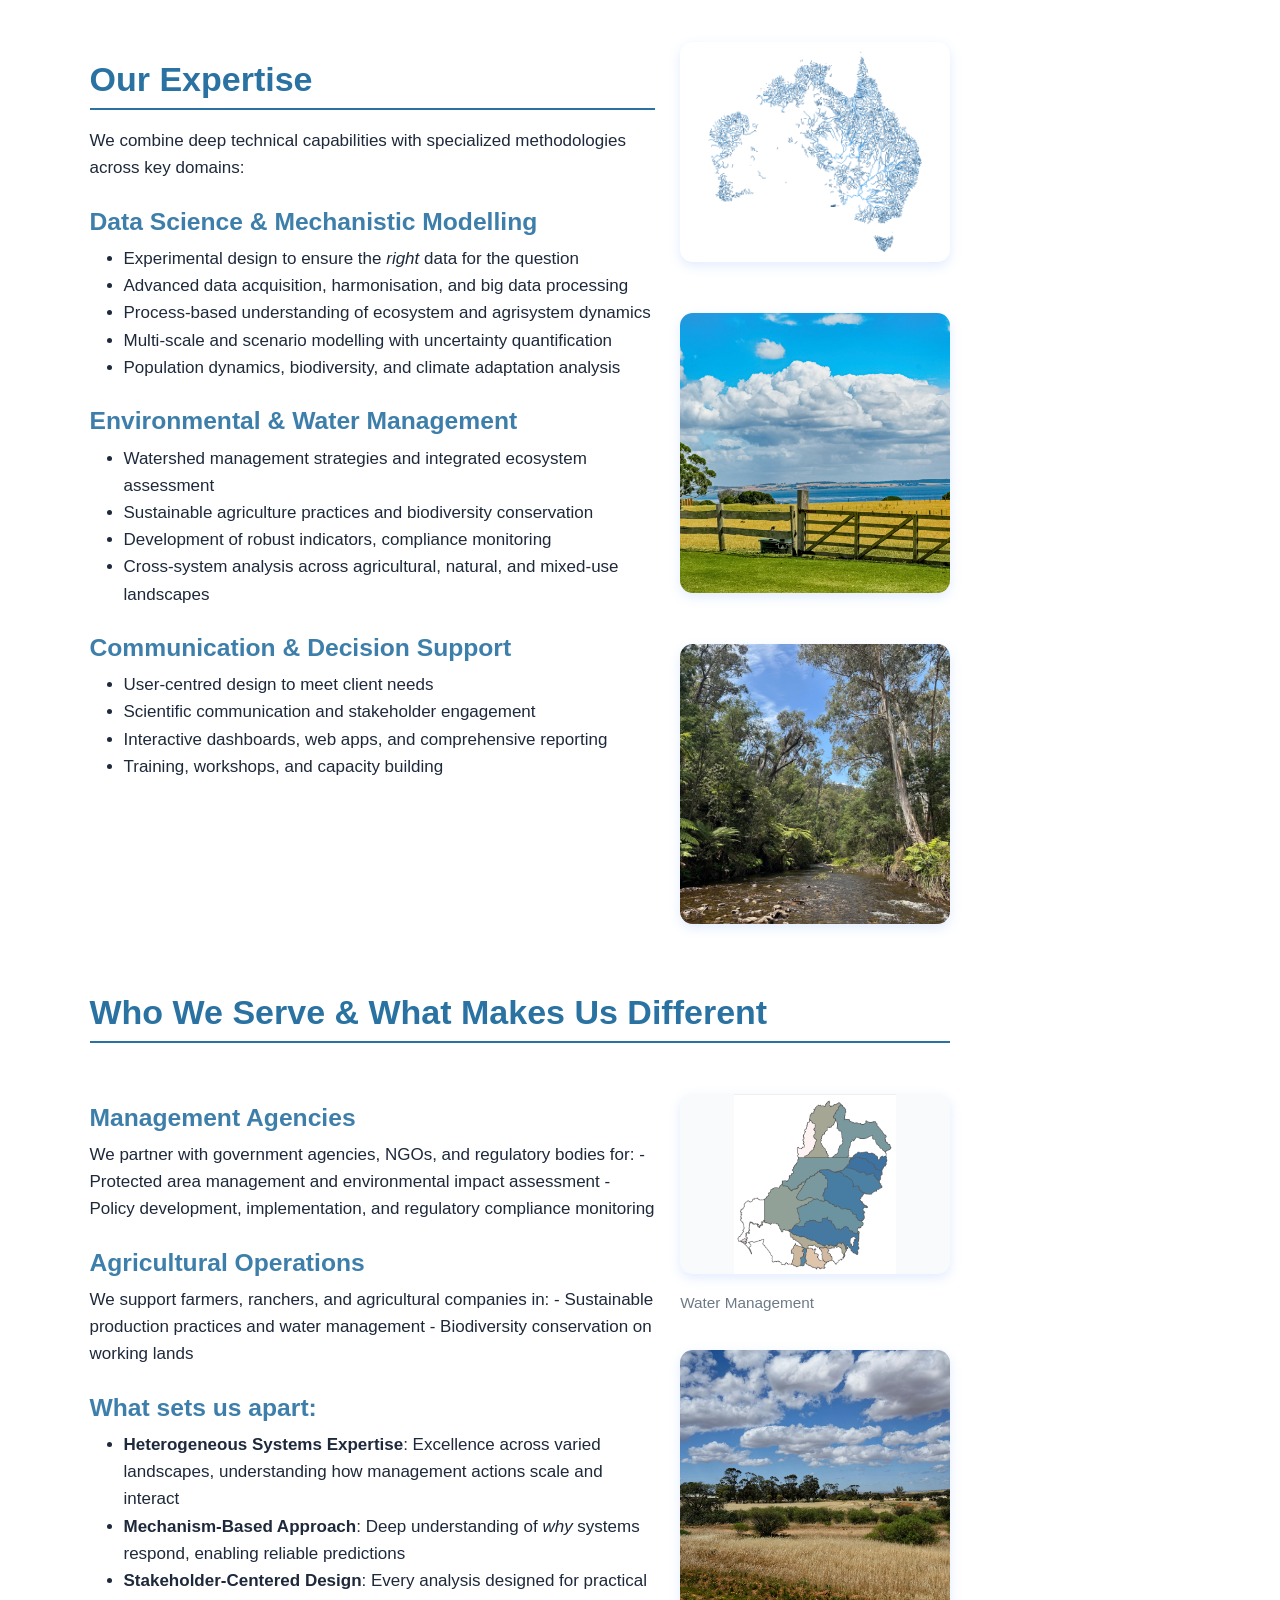
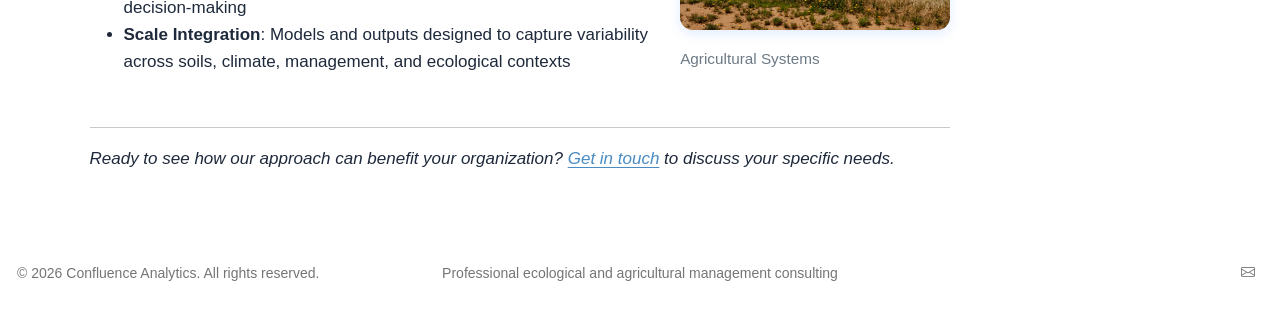
==== commit 210d0f44: "Built site for gh-pages" ====
--- a/about.html
+++ b/about.html
@@ -2,7 +2,7 @@
 <html xmlns="http://www.w3.org/1999/xhtml" lang="en" xml:lang="en"><head>
 
 <meta charset="utf-8">
-<meta name="generator" content="quarto-1.8.27">
+<meta name="generator" content="quarto-1.8.24">
 
 <meta name="viewport" content="width=device-width, initial-scale=1.0, user-scalable=yes">
 
@@ -38,10 +38,10 @@
 <script src="site_libs/quarto-html/tippy.umd.min.js"></script>
 <script src="site_libs/quarto-html/anchor.min.js"></script>
 <link href="site_libs/quarto-html/tippy.css" rel="stylesheet">
-<link href="site_libs/quarto-html/quarto-syntax-highlighting-ed96de9b727972fe78a7b5d16c58bf87.css" rel="stylesheet" id="quarto-text-highlighting-styles">
+<link href="site_libs/quarto-html/quarto-syntax-highlighting-dc55a5b9e770e841cd82e46aadbfb9b0.css" rel="stylesheet" id="quarto-text-highlighting-styles">
 <script src="site_libs/bootstrap/bootstrap.min.js"></script>
 <link href="site_libs/bootstrap/bootstrap-icons.css" rel="stylesheet">
-<link href="site_libs/bootstrap/bootstrap-2e3543371e4f7220b1cf65411cce5df8.min.css" rel="stylesheet" append-hash="true" id="quarto-bootstrap" data-mode="light">
+<link href="site_libs/bootstrap/bootstrap-0c01723974fa2d6ccc1a63fde25303c2.min.css" rel="stylesheet" append-hash="true" id="quarto-bootstrap" data-mode="light">
 <script id="quarto-search-options" type="application/json">{
   "location": "navbar",
   "copy-button": false,
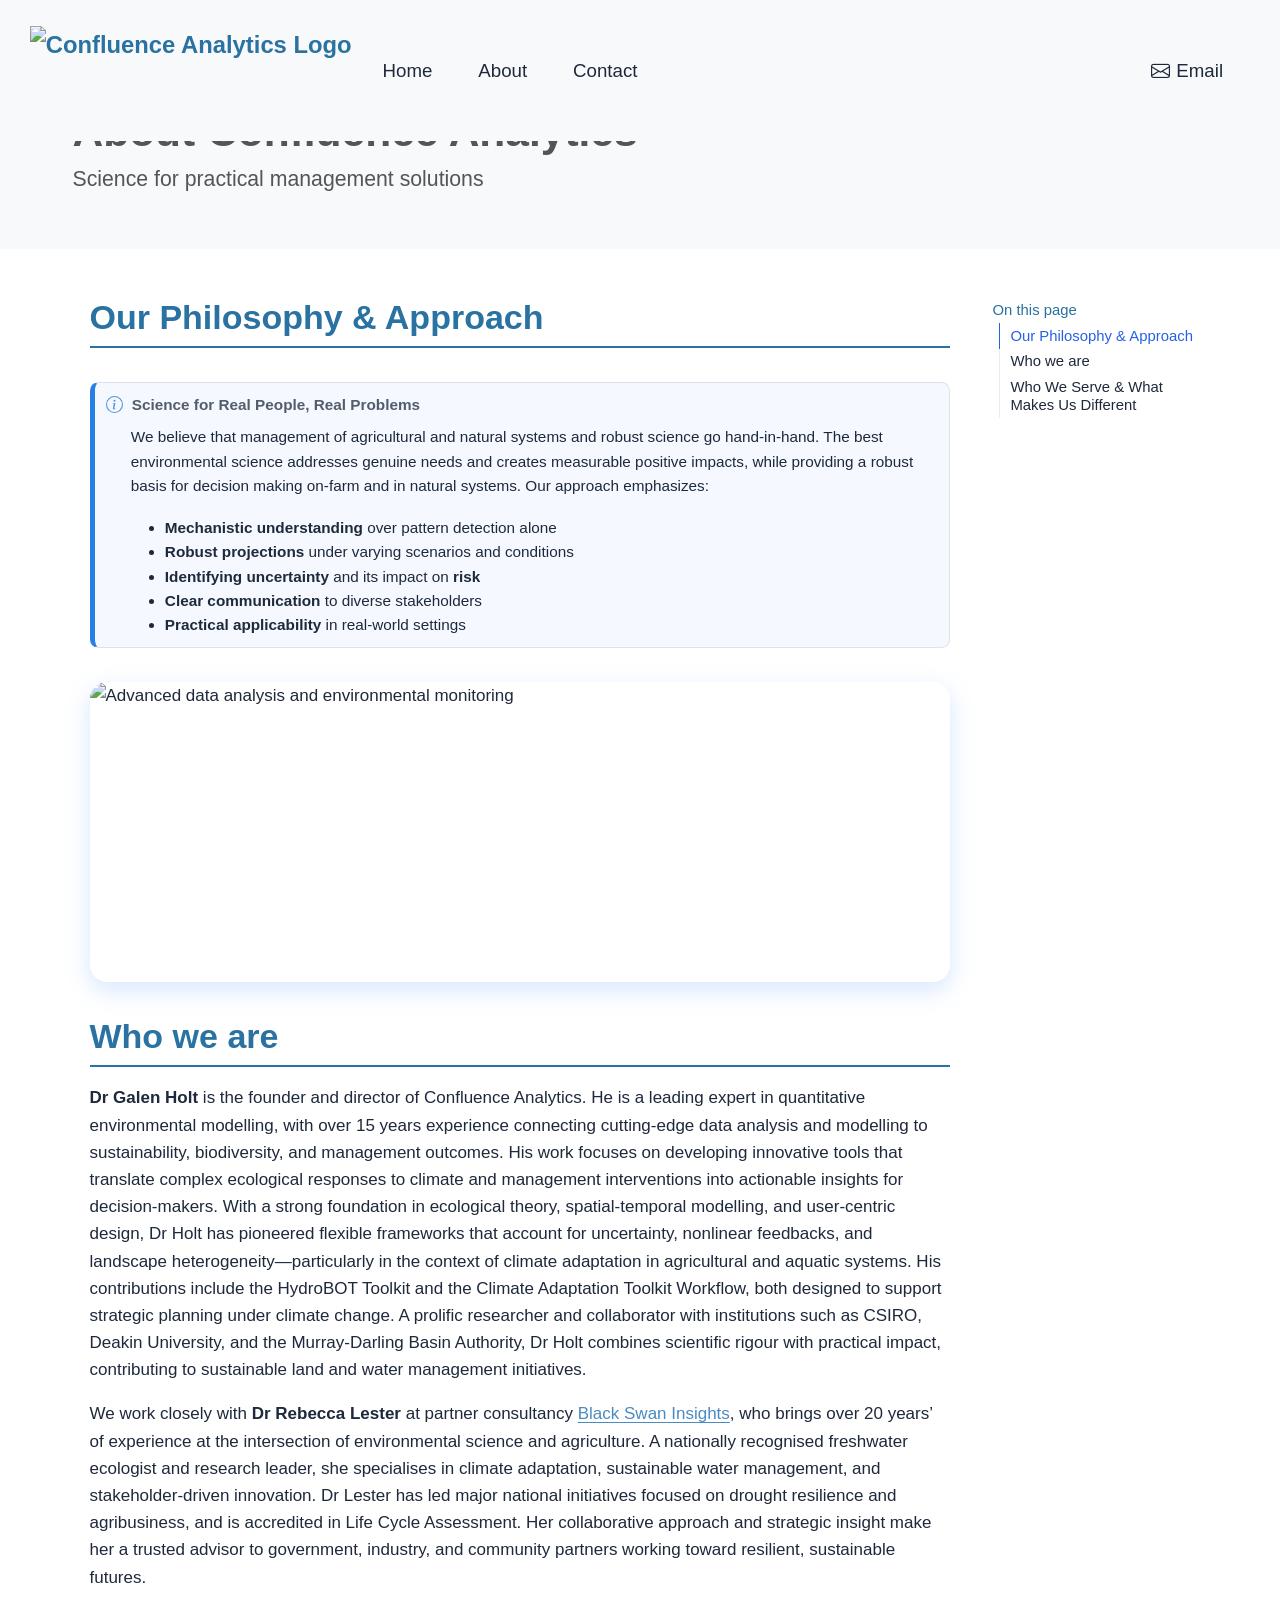
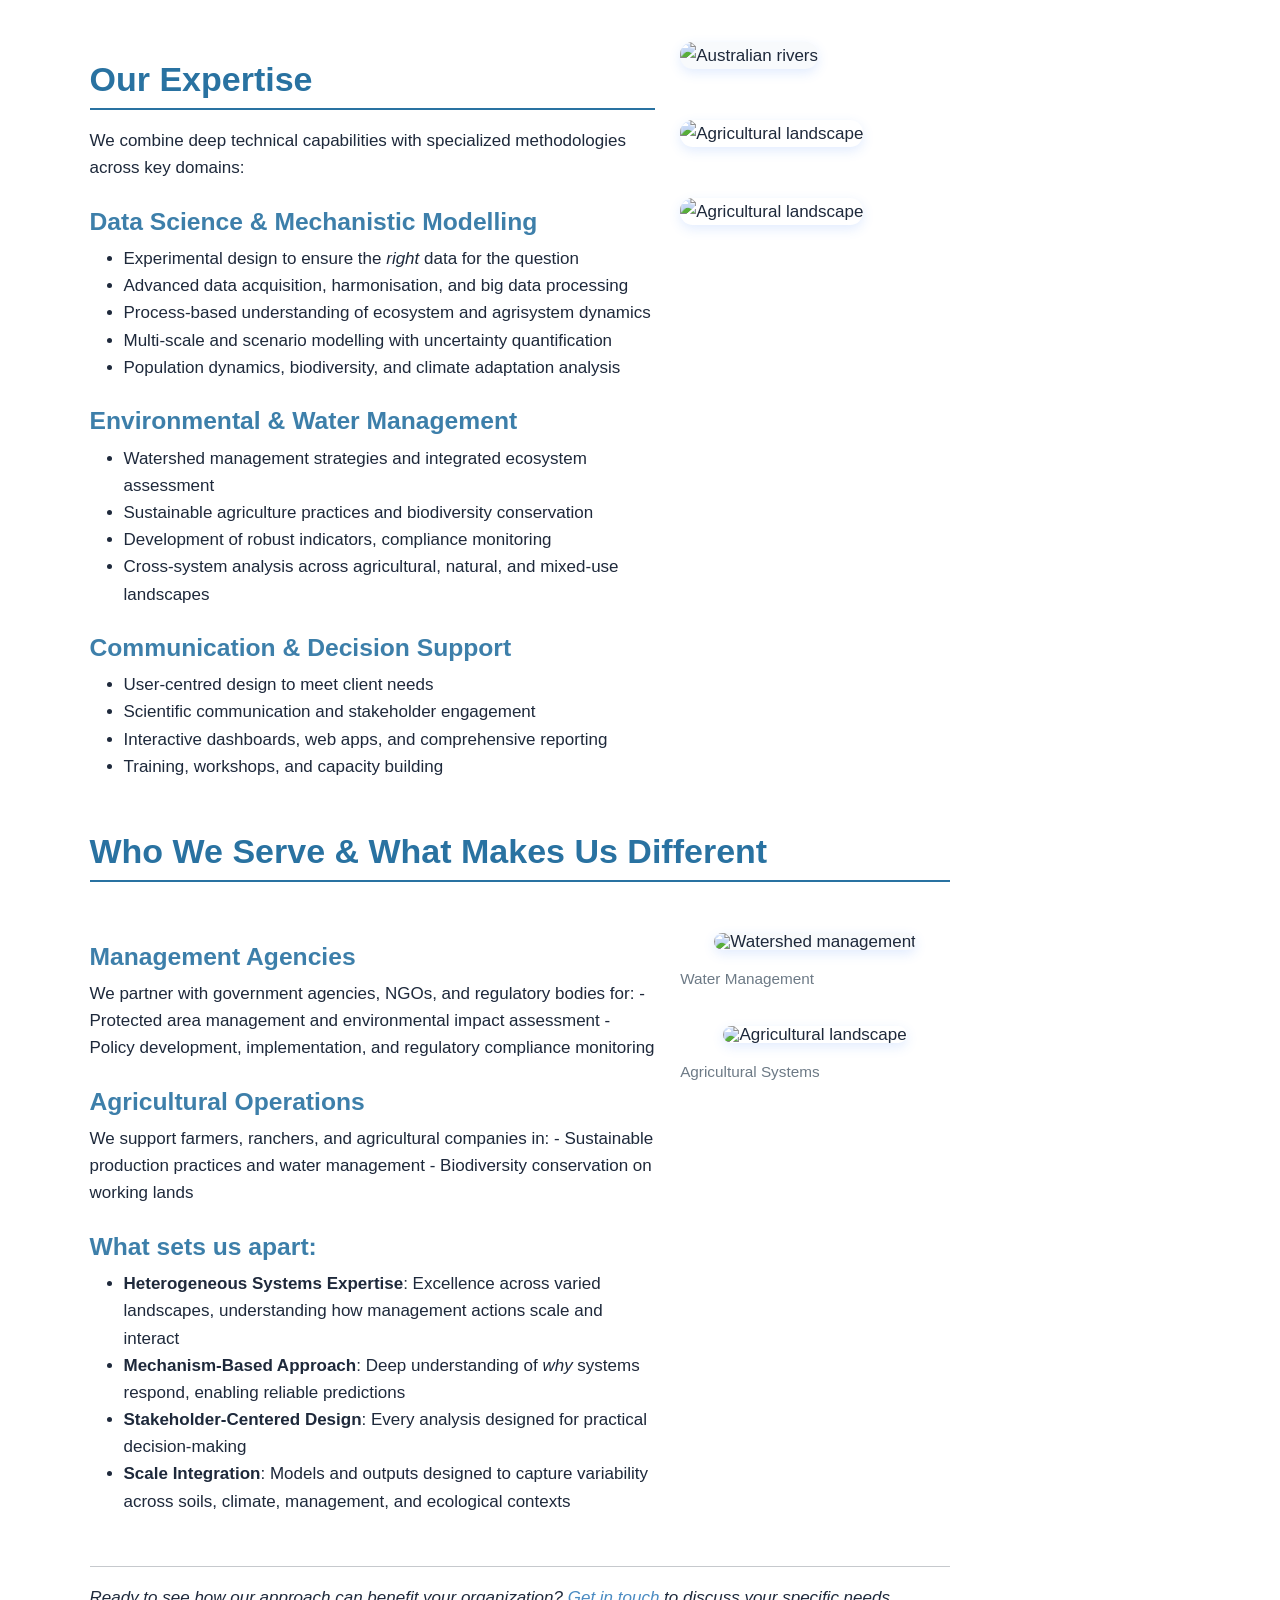
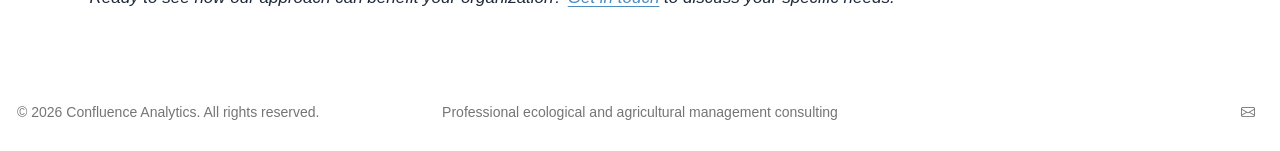
==== commit 01cd5ef6: "Built site for gh-pages" ====
--- a/about.html
+++ b/about.html
@@ -2,7 +2,7 @@
 <html xmlns="http://www.w3.org/1999/xhtml" lang="en" xml:lang="en"><head>
 
 <meta charset="utf-8">
-<meta name="generator" content="quarto-1.8.24">
+<meta name="generator" content="quarto-1.8.27">
 
 <meta name="viewport" content="width=device-width, initial-scale=1.0, user-scalable=yes">
 
@@ -38,10 +38,10 @@
 <script src="site_libs/quarto-html/tippy.umd.min.js"></script>
 <script src="site_libs/quarto-html/anchor.min.js"></script>
 <link href="site_libs/quarto-html/tippy.css" rel="stylesheet">
-<link href="site_libs/quarto-html/quarto-syntax-highlighting-dc55a5b9e770e841cd82e46aadbfb9b0.css" rel="stylesheet" id="quarto-text-highlighting-styles">
+<link href="site_libs/quarto-html/quarto-syntax-highlighting-ed96de9b727972fe78a7b5d16c58bf87.css" rel="stylesheet" id="quarto-text-highlighting-styles">
 <script src="site_libs/bootstrap/bootstrap.min.js"></script>
 <link href="site_libs/bootstrap/bootstrap-icons.css" rel="stylesheet">
-<link href="site_libs/bootstrap/bootstrap-0c01723974fa2d6ccc1a63fde25303c2.min.css" rel="stylesheet" append-hash="true" id="quarto-bootstrap" data-mode="light">
+<link href="site_libs/bootstrap/bootstrap-2e3543371e4f7220b1cf65411cce5df8.min.css" rel="stylesheet" append-hash="true" id="quarto-bootstrap" data-mode="light">
 <script id="quarto-search-options" type="application/json">{
   "location": "navbar",
   "copy-button": false,
--- a/site_libs/quarto-html/quarto-syntax-highlighting-ed96de9b727972fe78a7b5d16c58bf87.css
+++ b/site_libs/quarto-html/quarto-syntax-highlighting-ed96de9b727972fe78a7b5d16c58bf87.css
@@ -0,0 +1,236 @@
+/* quarto syntax highlight colors */
+:root {
+  --quarto-hl-ot-color: #003B4F;
+  --quarto-hl-at-color: #657422;
+  --quarto-hl-ss-color: #20794D;
+  --quarto-hl-an-color: #5E5E5E;
+  --quarto-hl-fu-color: #4758AB;
+  --quarto-hl-st-color: #20794D;
+  --quarto-hl-cf-color: #003B4F;
+  --quarto-hl-op-color: #5E5E5E;
+  --quarto-hl-er-color: #AD0000;
+  --quarto-hl-bn-color: #AD0000;
+  --quarto-hl-al-color: #AD0000;
+  --quarto-hl-va-color: #111111;
+  --quarto-hl-bu-color: inherit;
+  --quarto-hl-ex-color: inherit;
+  --quarto-hl-pp-color: #AD0000;
+  --quarto-hl-in-color: #5E5E5E;
+  --quarto-hl-vs-color: #20794D;
+  --quarto-hl-wa-color: #5E5E5E;
+  --quarto-hl-do-color: #5E5E5E;
+  --quarto-hl-im-color: #00769E;
+  --quarto-hl-ch-color: #20794D;
+  --quarto-hl-dt-color: #AD0000;
+  --quarto-hl-fl-color: #AD0000;
+  --quarto-hl-co-color: #5E5E5E;
+  --quarto-hl-cv-color: #5E5E5E;
+  --quarto-hl-cn-color: #8f5902;
+  --quarto-hl-sc-color: #5E5E5E;
+  --quarto-hl-dv-color: #AD0000;
+  --quarto-hl-kw-color: #003B4F;
+}
+
+/* other quarto variables */
+:root {
+  --quarto-font-monospace: SFMono-Regular, Menlo, Monaco, Consolas, "Liberation Mono", "Courier New", monospace;
+}
+
+/* syntax highlight based on Pandoc's rules */
+pre > code.sourceCode > span {
+  color: #003B4F;
+}
+
+code.sourceCode > span {
+  color: #003B4F;
+}
+
+div.sourceCode,
+div.sourceCode pre.sourceCode {
+  color: #003B4F;
+}
+
+/* Normal */
+code span {
+  color: #003B4F;
+}
+
+/* Alert */
+code span.al {
+  color: #AD0000;
+  font-style: inherit;
+}
+
+/* Annotation */
+code span.an {
+  color: #5E5E5E;
+  font-style: inherit;
+}
+
+/* Attribute */
+code span.at {
+  color: #657422;
+  font-style: inherit;
+}
+
+/* BaseN */
+code span.bn {
+  color: #AD0000;
+  font-style: inherit;
+}
+
+/* BuiltIn */
+code span.bu {
+  font-style: inherit;
+}
+
+/* ControlFlow */
+code span.cf {
+  color: #003B4F;
+  font-weight: bold;
+  font-style: inherit;
+}
+
+/* Char */
+code span.ch {
+  color: #20794D;
+  font-style: inherit;
+}
+
+/* Constant */
+code span.cn {
+  color: #8f5902;
+  font-style: inherit;
+}
+
+/* Comment */
+code span.co {
+  color: #5E5E5E;
+  font-style: inherit;
+}
+
+/* CommentVar */
+code span.cv {
+  color: #5E5E5E;
+  font-style: italic;
+}
+
+/* Documentation */
+code span.do {
+  color: #5E5E5E;
+  font-style: italic;
+}
+
+/* DataType */
+code span.dt {
+  color: #AD0000;
+  font-style: inherit;
+}
+
+/* DecVal */
+code span.dv {
+  color: #AD0000;
+  font-style: inherit;
+}
+
+/* Error */
+code span.er {
+  color: #AD0000;
+  font-style: inherit;
+}
+
+/* Extension */
+code span.ex {
+  font-style: inherit;
+}
+
+/* Float */
+code span.fl {
+  color: #AD0000;
+  font-style: inherit;
+}
+
+/* Function */
+code span.fu {
+  color: #4758AB;
+  font-style: inherit;
+}
+
+/* Import */
+code span.im {
+  color: #00769E;
+  font-style: inherit;
+}
+
+/* Information */
+code span.in {
+  color: #5E5E5E;
+  font-style: inherit;
+}
+
+/* Keyword */
+code span.kw {
+  color: #003B4F;
+  font-weight: bold;
+  font-style: inherit;
+}
+
+/* Operator */
+code span.op {
+  color: #5E5E5E;
+  font-style: inherit;
+}
+
+/* Other */
+code span.ot {
+  color: #003B4F;
+  font-style: inherit;
+}
+
+/* Preprocessor */
+code span.pp {
+  color: #AD0000;
+  font-style: inherit;
+}
+
+/* SpecialChar */
+code span.sc {
+  color: #5E5E5E;
+  font-style: inherit;
+}
+
+/* SpecialString */
+code span.ss {
+  color: #20794D;
+  font-style: inherit;
+}
+
+/* String */
+code span.st {
+  color: #20794D;
+  font-style: inherit;
+}
+
+/* Variable */
+code span.va {
+  color: #111111;
+  font-style: inherit;
+}
+
+/* VerbatimString */
+code span.vs {
+  color: #20794D;
+  font-style: inherit;
+}
+
+/* Warning */
+code span.wa {
+  color: #5E5E5E;
+  font-style: italic;
+}
+
+.prevent-inlining {
+  content: "</";
+}
+
+/*# sourceMappingURL=0920dd6d7437995b8cdf7429764427b1.css.map */
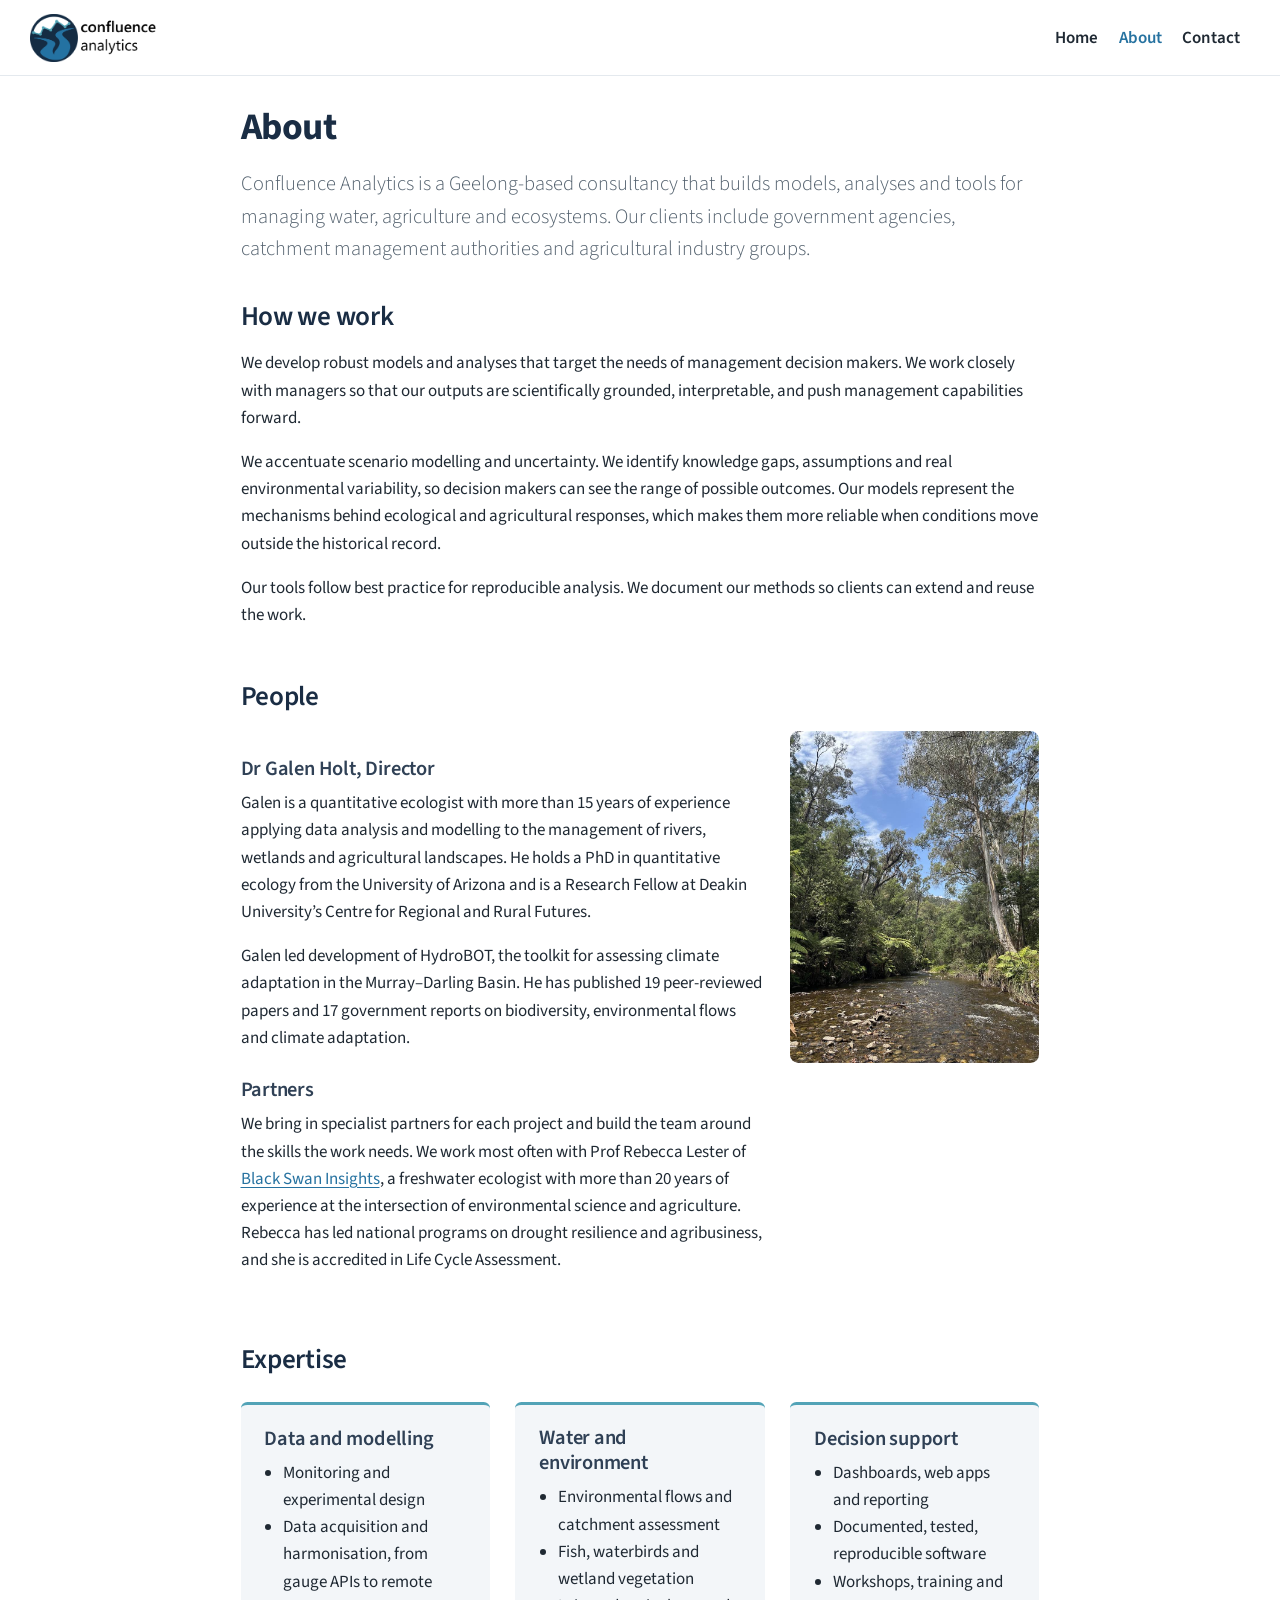
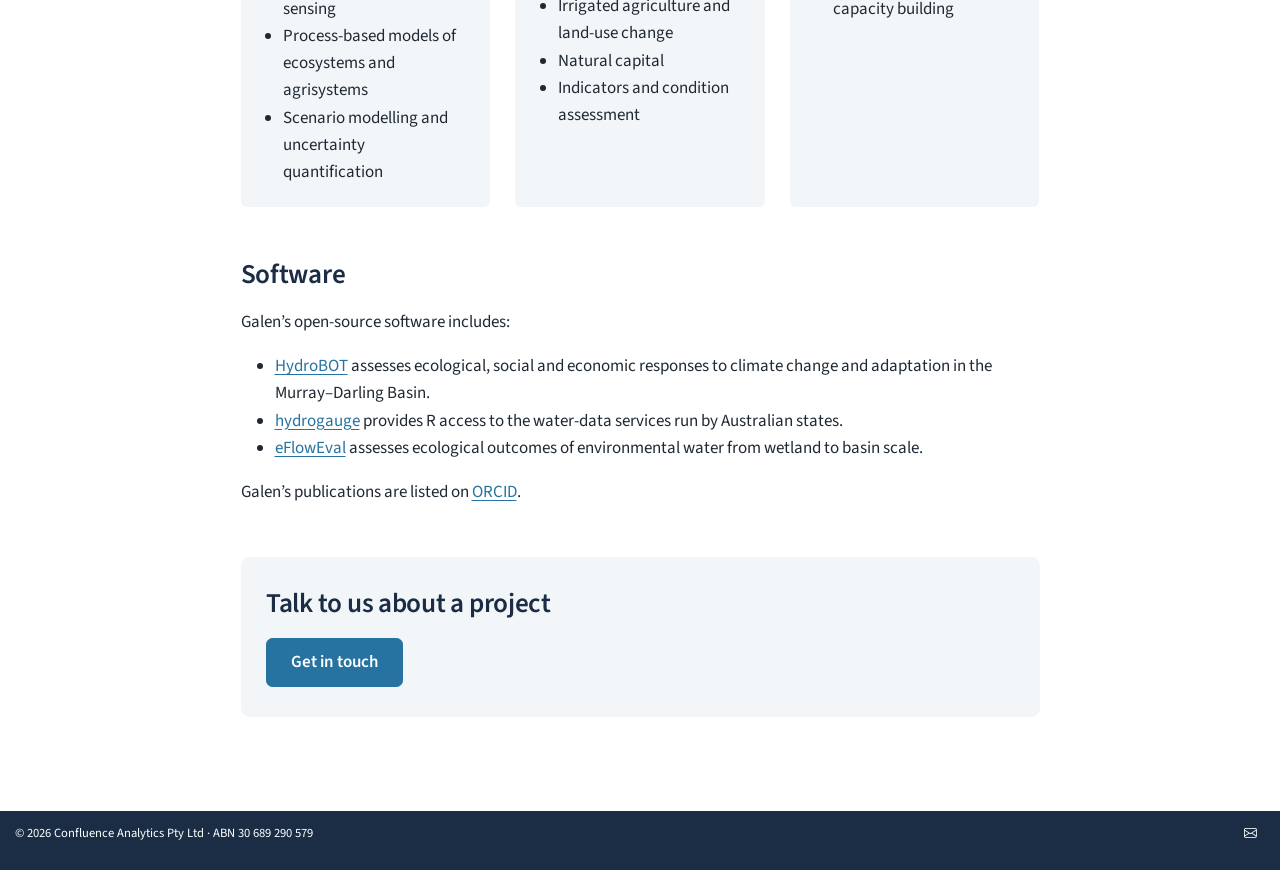
==== commit c9c155ea: "Built site for gh-pages" ====
--- a/about.html
+++ b/about.html
@@ -2,17 +2,23 @@
 <html xmlns="http://www.w3.org/1999/xhtml" lang="en" xml:lang="en"><head>
 
 <meta charset="utf-8">
-<meta name="generator" content="quarto-1.8.27">
+<meta name="generator" content="quarto-1.10.18">
 
 <meta name="viewport" content="width=device-width, initial-scale=1.0, user-scalable=yes">
 
 
-<title>About Confluence Analytics – Confluence Analytics</title>
+<title>About – Confluence Analytics</title>
 <style>
-code{white-space: pre-wrap;}
+/* Default styles provided by pandoc.
+** See https://pandoc.org/MANUAL.html#variables-for-html for config info.
+*/
 span.smallcaps{font-variant: small-caps;}
-div.columns{display: flex; gap: min(4vw, 1.5em);}
-div.column{flex: auto; overflow-x: auto;}
+div.columns{display: flex; gap: 1.5em;}
+div.column{flex: auto;}
+@media screen {
+div.columns{gap: min(4vw, 1.5em);}
+div.column{overflow-x: auto;}
+}
 div.hanging-indent{margin-left: 1.5em; text-indent: -1.5em;}
 ul.task-list{list-style: none;}
 ul.task-list li input[type="checkbox"] {
@@ -25,36 +31,19 @@
 
 <script src="site_libs/quarto-nav/quarto-nav.js"></script>
 <script src="site_libs/quarto-nav/headroom.min.js"></script>
+<link href="./images/web/logo-mark.png" rel="icon" type="image/png">
 <script src="site_libs/clipboard/clipboard.min.js"></script>
-<script src="site_libs/quarto-search/autocomplete.umd.js"></script>
-<script src="site_libs/quarto-search/fuse.min.js"></script>
-<script src="site_libs/quarto-search/quarto-search.js"></script>
-<meta name="quarto:offset" content="./">
-<link href="./logo-01.png" rel="icon" type="image/png">
 <script src="site_libs/quarto-html/quarto.js" type="module"></script>
 <script src="site_libs/quarto-html/tabsets/tabsets.js" type="module"></script>
-<script src="site_libs/quarto-html/axe/axe-check.js" type="module"></script>
 <script src="site_libs/quarto-html/popper.min.js"></script>
 <script src="site_libs/quarto-html/tippy.umd.min.js"></script>
 <script src="site_libs/quarto-html/anchor.min.js"></script>
 <link href="site_libs/quarto-html/tippy.css" rel="stylesheet">
-<link href="site_libs/quarto-html/quarto-syntax-highlighting-ed96de9b727972fe78a7b5d16c58bf87.css" rel="stylesheet" id="quarto-text-highlighting-styles">
+<link href="site_libs/quarto-html/quarto-syntax-highlighting-64a204ab8560d761af7679ceaba22944.css" rel="stylesheet" id="quarto-text-highlighting-styles">
 <script src="site_libs/bootstrap/bootstrap.min.js"></script>
 <link href="site_libs/bootstrap/bootstrap-icons.css" rel="stylesheet">
-<link href="site_libs/bootstrap/bootstrap-2e3543371e4f7220b1cf65411cce5df8.min.css" rel="stylesheet" append-hash="true" id="quarto-bootstrap" data-mode="light">
+<link href="site_libs/bootstrap/bootstrap-c03a714eba1c064fd13f488945eff723.min.css" rel="stylesheet" append-hash="true" id="quarto-bootstrap" data-mode="light">
 <script id="quarto-search-options" type="application/json">{
-  "location": "navbar",
-  "copy-button": false,
-  "collapse-after": 3,
-  "panel-placement": "end",
-  "type": "overlay",
-  "limit": 50,
-  "keyboard-shortcut": [
-    "f",
-    "/",
-    "s"
-  ],
-  "show-item-context": false,
   "language": {
     "search-no-results-text": "No results",
     "search-matching-documents-text": "matching documents",
@@ -72,27 +61,34 @@
 <style>html{ scroll-behavior: smooth; }</style>
 
 
-<link rel="stylesheet" href="styles.css">
+<meta property="og:title" content="About – Confluence Analytics">
+<meta property="og:description" content="Quantitative modelling and decision support for water, agriculture and ecosystems.">
+<meta property="og:image" content="https://confluenceanalytics.com.au/images/web/river-valley.jpg">
+<meta property="og:site_name" content="Confluence Analytics">
+<meta name="twitter:title" content="About – Confluence Analytics">
+<meta name="twitter:description" content="Quantitative modelling and decision support for water, agriculture and ecosystems.">
+<meta name="twitter:image" content="https://confluenceanalytics.com.au/images/web/forest-stream.jpg">
+<meta name="twitter:image:alt" content="A forested upland stream in Victoria">
+<meta name="twitter:card" content="summary_large_image">
 </head>
 
-<body class="nav-fixed quarto-light">
+<body class="nav-fixed fullcontent quarto-light">
 
 <div id="quarto-search-results"></div>
-  <header id="quarto-header" class="headroom fixed-top quarto-banner">
+  <header id="quarto-header" class="headroom fixed-top">
     <nav class="navbar navbar-expand-lg " data-bs-theme="dark">
       <div class="navbar-container container-fluid">
       <div class="navbar-brand-container mx-auto">
     <a href="./index.html" class="navbar-brand navbar-brand-logo">
-    <img src="./logo_words-01.png" alt="Confluence Analytics Logo" class="navbar-logo light-content">
-    <img src="./logo_words-01.png" alt="Confluence Analytics Logo" class="navbar-logo dark-content">
+    <img src="./images/web/logo-words.png" alt="Confluence Analytics" class="navbar-logo light-content">
+    <img src="./images/web/logo-words.png" alt="Confluence Analytics" class="navbar-logo dark-content">
     </a>
   </div>
-            <div id="quarto-search" class="" title="Search"></div>
           <button class="navbar-toggler" type="button" data-bs-toggle="collapse" data-bs-target="#navbarCollapse" aria-controls="navbarCollapse" role="menu" aria-expanded="false" aria-label="Toggle navigation" onclick="if (window.quartoToggleHeadroom) { window.quartoToggleHeadroom(); }">
   <span class="navbar-toggler-icon"></span>
 </button>
           <div class="collapse navbar-collapse" id="navbarCollapse">
-            <ul class="navbar-nav navbar-nav-scroll me-auto">
+            <ul class="navbar-nav navbar-nav-scroll ms-auto">
   <li class="nav-item">
     <a class="nav-link" href="./index.html"> 
 <span class="menu-text">Home</span></a>
@@ -106,13 +102,6 @@
 <span class="menu-text">Contact</span></a>
   </li>  
 </ul>
-            <ul class="navbar-nav navbar-nav-scroll ms-auto">
-  <li class="nav-item">
-    <a class="nav-link" href="mailto:info@confluenceanalytics.com.au"> <i class="bi bi-envelope" role="img">
-</i> 
-<span class="menu-text">Email</span></a>
-  </li>  
-</ul>
           </div> <!-- /navcollapse -->
             <div class="quarto-navbar-tools">
 </div>
@@ -120,154 +109,106 @@
     </nav>
 </header>
 <!-- content -->
-<header id="title-block-header" class="quarto-title-block default page-columns page-full">
-  <div class="quarto-title-banner page-columns page-full">
-    <div class="quarto-title column-page-left">
-      <h1 class="title">About Confluence Analytics</h1>
-            <p class="subtitle lead">Science for practical management solutions</p>
-                      </div>
-  </div>
+<div id="quarto-content" class="quarto-container page-columns page-rows-contents page-layout-article page-navbar">
+<!-- sidebar -->
+<!-- margin-sidebar -->
+    
+<!-- main -->
+<main class="content" id="quarto-document-content">
+
+<header id="title-block-header" class="quarto-title-block default">
+<div class="quarto-title">
+<h1 class="title">About</h1>
+</div>
+
+
+
+<div class="quarto-title-meta">
+
     
   
-  <div class="quarto-title-meta column-page-left">
-
-      
     
-      
-    </div>
-    
+  </div>
   
-  </header><div id="quarto-content" class="quarto-container page-columns page-rows-contents page-layout-full page-navbar">
-<!-- sidebar -->
-<!-- margin-sidebar -->
-    <div id="quarto-margin-sidebar" class="sidebar margin-sidebar">
-        <nav id="TOC" role="doc-toc" class="toc-active">
-    <h2 id="toc-title">On this page</h2>
-   
-  <ul>
-  <li><a href="#our-philosophy-approach" id="toc-our-philosophy-approach" class="nav-link active" data-scroll-target="#our-philosophy-approach">Our Philosophy &amp; Approach</a></li>
-  <li><a href="#who-we-are" id="toc-who-we-are" class="nav-link" data-scroll-target="#who-we-are">Who we are</a></li>
-  <li><a href="#who-we-serve-what-makes-us-different" id="toc-who-we-serve-what-makes-us-different" class="nav-link" data-scroll-target="#who-we-serve-what-makes-us-different">Who We Serve &amp; What Makes Us Different</a></li>
-  </ul>
-</nav>
-    </div>
-<!-- main -->
-<main class="content quarto-banner-title-block column-page-left" id="quarto-document-content">
-
-
-
-
-
-<section id="our-philosophy-approach" class="level2">
-<h2 class="anchored" data-anchor-id="our-philosophy-approach">Our Philosophy &amp; Approach</h2>
-<div class="callout callout-style-simple callout-note callout-titled">
-<div class="callout-header d-flex align-content-center">
-<div class="callout-icon-container">
-<i class="callout-icon"></i>
+
+
+</header>
+
+
+<p><span class="lead">Confluence Analytics is a Geelong-based consultancy that builds models, analyses and tools for managing water, agriculture and ecosystems. Our clients include government agencies, catchment management authorities and agricultural industry groups.</span></p>
+<section id="how-we-work" class="level2">
+<h2 class="anchored" data-anchor-id="how-we-work">How we work</h2>
+<p>We develop robust models and analyses that target the needs of management decision makers. We work closely with managers so that our outputs are scientifically grounded, interpretable, and push management capabilities forward.</p>
+<p>We accentuate scenario modelling and uncertainty. We identify knowledge gaps, assumptions and real environmental variability, so decision makers can see the range of possible outcomes. Our models represent the mechanisms behind ecological and agricultural responses, which makes them more reliable when conditions move outside the historical record.</p>
+<p>Our tools follow best practice for reproducible analysis. We document our methods so clients can extend and reuse the work.</p>
+</section>
+<section id="people" class="level2">
+<h2 class="anchored" data-anchor-id="people">People</h2>
+<div class="grid">
+<div class="g-col-12 g-col-md-8">
+<section id="dr-galen-holt-director" class="level3">
+<h3 class="anchored" data-anchor-id="dr-galen-holt-director">Dr Galen Holt, Director</h3>
+<p>Galen is a quantitative ecologist with more than 15 years of experience applying data analysis and modelling to the management of rivers, wetlands and agricultural landscapes. He holds a PhD in quantitative ecology from the University of Arizona and is a Research Fellow at Deakin University’s Centre for Regional and Rural Futures.</p>
+<p>Galen led development of HydroBOT, the toolkit for assessing climate adaptation in the Murray–Darling Basin. He has published 19 peer-reviewed papers and 17 government reports on biodiversity, environmental flows and climate adaptation.</p>
+</section>
+<section id="partners" class="level3">
+<h3 class="anchored" data-anchor-id="partners">Partners</h3>
+<p>We bring in specialist partners for each project and build the team around the skills the work needs. We work most often with Prof Rebecca Lester of <a href="https://www.blackswaninsights.com.au/">Black Swan Insights</a>, a freshwater ecologist with more than 20 years of experience at the intersection of environmental science and agriculture. Rebecca has led national programs on drought resilience and agribusiness, and she is accredited in Life Cycle Assessment.</p>
+</section>
 </div>
-<div class="callout-title-container flex-fill">
-<span class="screen-reader-only">Note</span>Science for Real People, Real Problems
+<div class="g-col-12 g-col-md-4">
+<p><img src="images/web/forest-stream.jpg" class="photo photo-tall img-fluid" alt="A forested upland stream in Victoria"></p>
 </div>
 </div>
-<div class="callout-body-container callout-body">
-<p>We believe that management of agricultural and natural systems and robust science go hand-in-hand. The best environmental science addresses genuine needs and creates measurable positive impacts, while providing a robust basis for decision making on-farm and in natural systems. Our approach emphasizes:</p>
+</section>
+<section id="expertise" class="level2">
+<h2 class="anchored" data-anchor-id="expertise">Expertise</h2>
+<div class="grid card-grid">
+<section id="data-and-modelling" class="level3 g-col-12 g-col-md-4 service">
+<h3 class="anchored" data-anchor-id="data-and-modelling">Data and modelling</h3>
 <ul>
-<li><strong>Mechanistic understanding</strong> over pattern detection alone</li>
-<li><strong>Robust projections</strong> under varying scenarios and conditions</li>
-<li><strong>Identifying uncertainty</strong> and its impact on <strong>risk</strong></li>
-<li><strong>Clear communication</strong> to diverse stakeholders</li>
-<li><strong>Practical applicability</strong> in real-world settings</li>
+<li>Monitoring and experimental design</li>
+<li>Data acquisition and harmonisation, from gauge APIs to remote sensing</li>
+<li>Process-based models of ecosystems and agrisystems</li>
+<li>Scenario modelling and uncertainty quantification</li>
 </ul>
+</section>
+<section id="water-and-environment" class="level3 g-col-12 g-col-md-4 service">
+<h3 class="anchored" data-anchor-id="water-and-environment">Water and environment</h3>
+<ul>
+<li>Environmental flows and catchment assessment</li>
+<li>Fish, waterbirds and wetland vegetation</li>
+<li>Irrigated agriculture and land-use change</li>
+<li>Natural capital</li>
+<li>Indicators and condition assessment</li>
+</ul>
+</section>
+<section id="decision-support" class="level3 g-col-12 g-col-md-4 service">
+<h3 class="anchored" data-anchor-id="decision-support">Decision support</h3>
+<ul>
+<li>Dashboards, web apps and reporting</li>
+<li>Documented, tested, reproducible software</li>
+<li>Workshops, training and capacity building</li>
+</ul>
+</section>
 </div>
-</div>
-<p><img src="images/drone.jpg" class="hero-image img-fluid" alt="Advanced data analysis and environmental monitoring"></p>
-</section>
-<section id="who-we-are" class="level2">
-<h2 class="anchored" data-anchor-id="who-we-are">Who we are</h2>
-<p><strong>Dr Galen Holt</strong> is the founder and director of Confluence Analytics. He is a leading expert in quantitative environmental modelling, with over 15 years experience connecting cutting-edge data analysis and modelling to sustainability, biodiversity, and management outcomes. His work focuses on developing innovative tools that translate complex ecological responses to climate and management interventions into actionable insights for decision-makers. With a strong foundation in ecological theory, spatial-temporal modelling, and user-centric design, Dr Holt has pioneered flexible frameworks that account for uncertainty, nonlinear feedbacks, and landscape heterogeneity—particularly in the context of climate adaptation in agricultural and aquatic systems. His contributions include the HydroBOT Toolkit and the Climate Adaptation Toolkit Workflow, both designed to support strategic planning under climate change. A prolific researcher and collaborator with institutions such as CSIRO, Deakin University, and the Murray-Darling Basin Authority, Dr Holt combines scientific rigour with practical impact, contributing to sustainable land and water management initiatives.</p>
-<p>We work closely with <strong>Dr Rebecca Lester</strong> at partner consultancy <a href="https://www.blackswaninsights.com.au/">Black Swan Insights</a>, who brings over 20 years’ of experience at the intersection of environmental science and agriculture. A nationally recognised freshwater ecologist and research leader, she specialises in climate adaptation, sustainable water management, and stakeholder-driven innovation. Dr Lester has led major national initiatives focused on drought resilience and agribusiness, and is accredited in Life Cycle Assessment. Her collaborative approach and strategic insight make her a trusted advisor to government, industry, and community partners working toward resilient, sustainable futures.</p>
-</section>
-<div class="grid">
-<section id="our-expertise" class="level2 g-col-md-8">
-<h2 class="anchored" data-anchor-id="our-expertise">Our Expertise</h2>
-<p>We combine deep technical capabilities with specialized methodologies across key domains:</p>
-<section id="data-science-mechanistic-modelling" class="level3">
-<h3 class="anchored" data-anchor-id="data-science-mechanistic-modelling"><strong>Data Science &amp; Mechanistic Modelling</strong></h3>
+</section>
+<section id="software" class="level2">
+<h2 class="anchored" data-anchor-id="software">Software</h2>
+<p>Galen’s open-source software includes:</p>
 <ul>
-<li>Experimental design to ensure the <em>right</em> data for the question</li>
-<li>Advanced data acquisition, harmonisation, and big data processing</li>
-<li>Process-based understanding of ecosystem and agrisystem dynamics</li>
-<li>Multi-scale and scenario modelling with uncertainty quantification</li>
-<li>Population dynamics, biodiversity, and climate adaptation analysis</li>
+<li><a href="https://mdbauth.github.io/HydroBOT_website/">HydroBOT</a> assesses ecological, social and economic responses to climate change and adaptation in the Murray–Darling Basin.</li>
+<li><a href="https://github.com/galenholt/hydrogauge">hydrogauge</a> provides R access to the water-data services run by Australian states.</li>
+<li><a href="https://github.com/galenholt/eFlowEval">eFlowEval</a> assesses ecological outcomes of environmental water from wetland to basin scale.</li>
 </ul>
-</section>
-<section id="environmental-water-management" class="level3">
-<h3 class="anchored" data-anchor-id="environmental-water-management"><strong>Environmental &amp; Water Management</strong></h3>
-<ul>
-<li>Watershed management strategies and integrated ecosystem assessment</li>
-<li>Sustainable agriculture practices and biodiversity conservation</li>
-<li>Development of robust indicators, compliance monitoring</li>
-<li>Cross-system analysis across agricultural, natural, and mixed-use landscapes</li>
-</ul>
-</section>
-<section id="communication-decision-support" class="level3">
-<h3 class="anchored" data-anchor-id="communication-decision-support"><strong>Communication &amp; Decision Support</strong></h3>
-<ul>
-<li>User-centred design to meet client needs</li>
-<li>Scientific communication and stakeholder engagement</li>
-<li>Interactive dashboards, web apps, and comprehensive reporting</li>
-<li>Training, workshops, and capacity building</li>
-</ul>
-</section>
-</section>
-<div class="g-col-md-4">
-<p><img src="images/australia_rivers.png" class="section-image img-fluid" alt="Australian rivers"></p>
-<p><img src="images/ag-coast.jpg" class="section-image img-fluid" alt="Agricultural landscape"></p>
-<p><img src="images/steavenson.jpg" class="section-image img-fluid" alt="Agricultural landscape"></p>
-</div>
-</div>
-<section id="who-we-serve-what-makes-us-different" class="level2">
-<h2 class="anchored" data-anchor-id="who-we-serve-what-makes-us-different">Who We Serve &amp; What Makes Us Different</h2>
-<div class="grid">
-<div class="g-col-md-8">
-<section id="management-agencies" class="level3">
-<h3 class="anchored" data-anchor-id="management-agencies"><strong>Management Agencies</strong></h3>
-<p>We partner with government agencies, NGOs, and regulatory bodies for: - Protected area management and environmental impact assessment - Policy development, implementation, and regulatory compliance monitoring</p>
-</section>
-<section id="agricultural-operations" class="level3">
-<h3 class="anchored" data-anchor-id="agricultural-operations"><strong>Agricultural Operations</strong></h3>
-<p>We support farmers, ranchers, and agricultural companies in: - Sustainable production practices and water management - Biodiversity conservation on working lands</p>
-</section>
-<section id="what-sets-us-apart" class="level3">
-<h3 class="anchored" data-anchor-id="what-sets-us-apart"><strong>What sets us apart:</strong></h3>
-<ul>
-<li><strong>Heterogeneous Systems Expertise</strong>: Excellence across varied landscapes, understanding how management actions scale and interact</li>
-<li><strong>Mechanism-Based Approach</strong>: Deep understanding of <em>why</em> systems respond, enabling reliable predictions</li>
-<li><strong>Stakeholder-Centered Design</strong>: Every analysis designed for practical decision-making</li>
-<li><strong>Scale Integration</strong>: Models and outputs designed to capture variability across soils, climate, management, and ecological contexts</li>
-</ul>
-</section>
-</div>
-<div class="g-col-md-4">
-<div class="quarto-figure quarto-figure-center">
-<figure class="figure">
-<p><img src="images/mdb_mgmt.png" class="section-image img-fluid figure-img" alt="Watershed management"></p>
-<figcaption>Water Management</figcaption>
-</figure>
-</div>
-<div class="quarto-figure quarto-figure-center">
-<figure class="figure">
-<p><img src="images/ag-landscape.jpg" class="section-image img-fluid figure-img" alt="Agricultural landscape"></p>
-<figcaption>Agricultural Systems</figcaption>
-</figure>
-</div>
-</div>
-</div>
-<hr>
-<p><em>Ready to see how our approach can benefit your organization? <a href="./contact.html">Get in touch</a> to discuss your specific needs.</em></p>
-
-
-</section>
+<p>Galen’s publications are listed on <a href="https://orcid.org/0000-0002-7455-9275">ORCID</a>.</p>
+</section>
+<section id="talk-to-us-about-a-project" class="level2 cta">
+<h2 class="anchored" data-anchor-id="talk-to-us-about-a-project">Talk to us about a project</h2>
+<p><a href="./contact.html" class="btn btn-primary">Get in touch</a></p>
+</section>
+
+
 
 </main> <!-- /main -->
 <script id="quarto-html-after-body" type="application/javascript">
@@ -679,16 +620,16 @@
 <footer class="footer">
   <div class="nav-footer">
     <div class="nav-footer-left">
-<p>© 2026 Confluence Analytics. All rights reserved.</p>
+<p>© 2026 Confluence Analytics Pty Ltd · ABN 30 689 290 579</p>
 </div>   
     <div class="nav-footer-center">
-<p>Professional ecological and agricultural management consulting</p>
-</div>
+      &nbsp;
+    </div>
     <div class="nav-footer-right">
       <ul class="footer-items list-unstyled">
     <li class="nav-item compact">
     <a class="nav-link" href="mailto:info@confluenceanalytics.com.au">
-      <i class="bi bi-envelope" role="img">
+      <i class="bi bi-envelope" role="img" aria-label="Email">
 </i> 
     </a>
   </li>  
--- a/site_libs/quarto-html/quarto-syntax-highlighting-64a204ab8560d761af7679ceaba22944.css
+++ b/site_libs/quarto-html/quarto-syntax-highlighting-64a204ab8560d761af7679ceaba22944.css
@@ -0,0 +1,236 @@
+/* quarto syntax highlight colors */
+:root {
+  --quarto-hl-ot-color: #003B4F;
+  --quarto-hl-at-color: #657422;
+  --quarto-hl-ss-color: #20794D;
+  --quarto-hl-an-color: #5E5E5E;
+  --quarto-hl-fu-color: #4758AB;
+  --quarto-hl-st-color: #20794D;
+  --quarto-hl-cf-color: #003B4F;
+  --quarto-hl-op-color: #5E5E5E;
+  --quarto-hl-er-color: #AD0000;
+  --quarto-hl-bn-color: #AD0000;
+  --quarto-hl-al-color: #AD0000;
+  --quarto-hl-va-color: #111111;
+  --quarto-hl-bu-color: inherit;
+  --quarto-hl-ex-color: inherit;
+  --quarto-hl-pp-color: #AD0000;
+  --quarto-hl-in-color: #5E5E5E;
+  --quarto-hl-vs-color: #20794D;
+  --quarto-hl-wa-color: #5E5E5E;
+  --quarto-hl-do-color: #5E5E5E;
+  --quarto-hl-im-color: #00769E;
+  --quarto-hl-ch-color: #20794D;
+  --quarto-hl-dt-color: #AD0000;
+  --quarto-hl-fl-color: #AD0000;
+  --quarto-hl-co-color: #5E5E5E;
+  --quarto-hl-cv-color: #5E5E5E;
+  --quarto-hl-cn-color: #8f5902;
+  --quarto-hl-sc-color: #5E5E5E;
+  --quarto-hl-dv-color: #AD0000;
+  --quarto-hl-kw-color: #003B4F;
+}
+
+/* other quarto variables */
+:root {
+  --quarto-font-monospace: SFMono-Regular, Menlo, Monaco, Consolas, "Liberation Mono", "Courier New", monospace;
+}
+
+/* syntax highlight based on Pandoc's rules */
+pre > code.sourceCode > span {
+  color: #003B4F;
+}
+
+code.sourceCode > span {
+  color: #003B4F;
+}
+
+div.sourceCode,
+div.sourceCode pre.sourceCode {
+  color: #003B4F;
+}
+
+/* Normal */
+code span {
+  color: #003B4F;
+}
+
+/* Alert */
+code span.al {
+  color: #AD0000;
+  font-style: inherit;
+}
+
+/* Annotation */
+code span.an {
+  color: #5E5E5E;
+  font-style: inherit;
+}
+
+/* Attribute */
+code span.at {
+  color: #657422;
+  font-style: inherit;
+}
+
+/* BaseN */
+code span.bn {
+  color: #AD0000;
+  font-style: inherit;
+}
+
+/* BuiltIn */
+code span.bu {
+  font-style: inherit;
+}
+
+/* ControlFlow */
+code span.cf {
+  color: #003B4F;
+  font-weight: bold;
+  font-style: inherit;
+}
+
+/* Char */
+code span.ch {
+  color: #20794D;
+  font-style: inherit;
+}
+
+/* Constant */
+code span.cn {
+  color: #8f5902;
+  font-style: inherit;
+}
+
+/* Comment */
+code span.co {
+  color: #5E5E5E;
+  font-style: inherit;
+}
+
+/* CommentVar */
+code span.cv {
+  color: #5E5E5E;
+  font-style: italic;
+}
+
+/* Documentation */
+code span.do {
+  color: #5E5E5E;
+  font-style: italic;
+}
+
+/* DataType */
+code span.dt {
+  color: #AD0000;
+  font-style: inherit;
+}
+
+/* DecVal */
+code span.dv {
+  color: #AD0000;
+  font-style: inherit;
+}
+
+/* Error */
+code span.er {
+  color: #AD0000;
+  font-style: inherit;
+}
+
+/* Extension */
+code span.ex {
+  font-style: inherit;
+}
+
+/* Float */
+code span.fl {
+  color: #AD0000;
+  font-style: inherit;
+}
+
+/* Function */
+code span.fu {
+  color: #4758AB;
+  font-style: inherit;
+}
+
+/* Import */
+code span.im {
+  color: #00769E;
+  font-style: inherit;
+}
+
+/* Information */
+code span.in {
+  color: #5E5E5E;
+  font-style: inherit;
+}
+
+/* Keyword */
+code span.kw {
+  color: #003B4F;
+  font-weight: bold;
+  font-style: inherit;
+}
+
+/* Operator */
+code span.op {
+  color: #5E5E5E;
+  font-style: inherit;
+}
+
+/* Other */
+code span.ot {
+  color: #003B4F;
+  font-style: inherit;
+}
+
+/* Preprocessor */
+code span.pp {
+  color: #AD0000;
+  font-style: inherit;
+}
+
+/* SpecialChar */
+code span.sc {
+  color: #5E5E5E;
+  font-style: inherit;
+}
+
+/* SpecialString */
+code span.ss {
+  color: #20794D;
+  font-style: inherit;
+}
+
+/* String */
+code span.st {
+  color: #20794D;
+  font-style: inherit;
+}
+
+/* Variable */
+code span.va {
+  color: #111111;
+  font-style: inherit;
+}
+
+/* VerbatimString */
+code span.vs {
+  color: #20794D;
+  font-style: inherit;
+}
+
+/* Warning */
+code span.wa {
+  color: #5E5E5E;
+  font-style: italic;
+}
+
+.prevent-inlining {
+  content: "</";
+}
+
+/*# sourceMappingURL=9d8d5bb603a83b8298b89080a598c93b.css.map */
